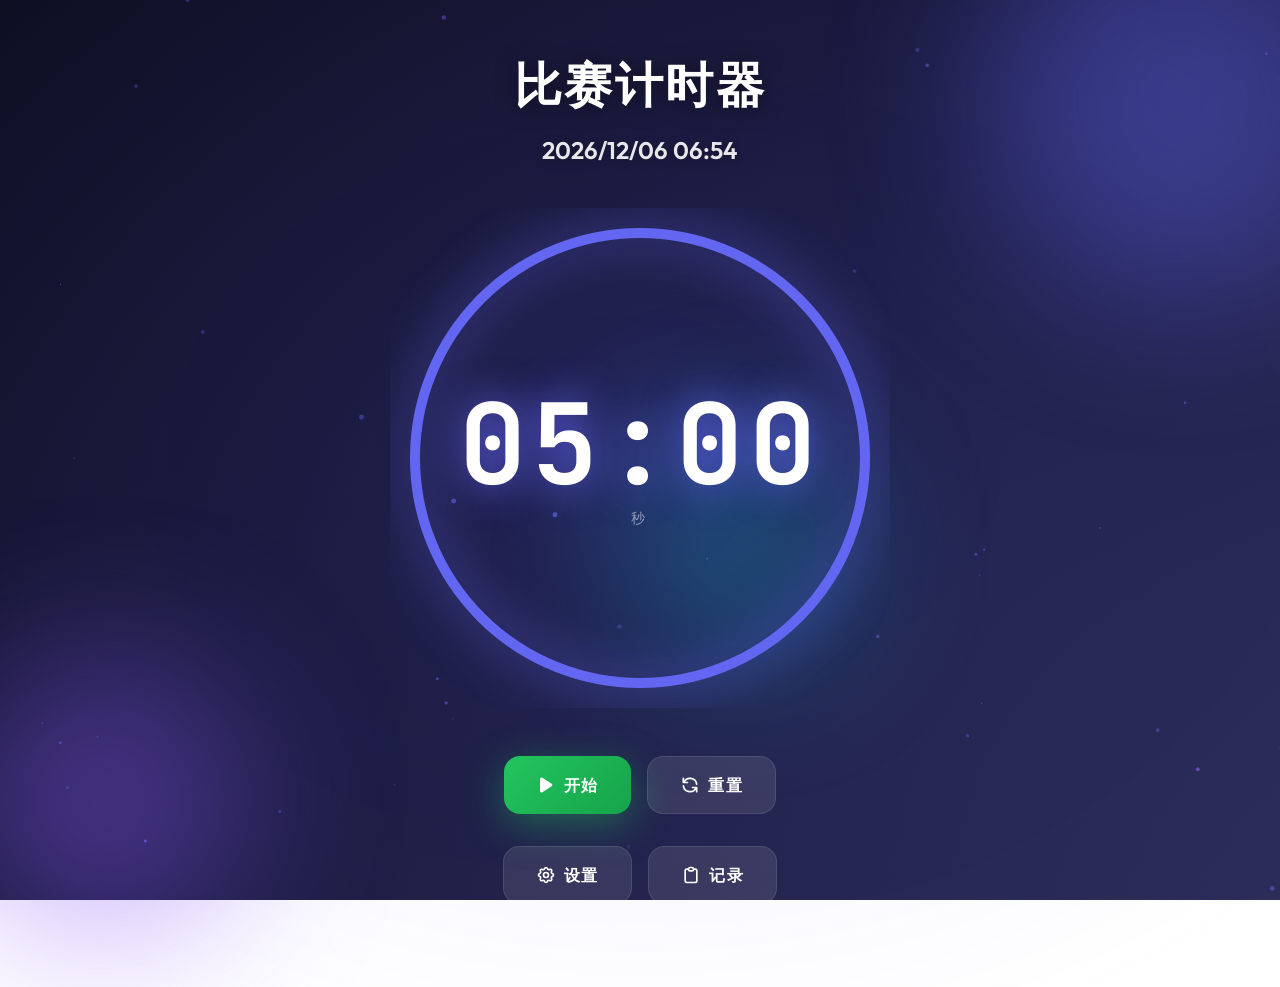
==== web/index.html @ 2681fb68 "feat(计时器): 添加状态持久化和点击提示功能 添加本地存储状态持久化功能，支持恢复中断的计时器 添加点击提示功能，解决浏览器自动播放限制问题 优化计时器状态显示逻辑，支持详细模式切换" ====
<!DOCTYPE html>
<html lang="zh-CN">
<head>
    <meta charset="UTF-8">
    <meta name="viewport" content="width=device-width, initial-scale=1.0">
    <title>WebTimer - 比赛计时器</title>
    <link rel="stylesheet" href="lib/tailwind.min.css">
    <link rel="stylesheet" href="lib/fonts.css">
    <style>
        :root {
            --theme-color: #6366f1;
            --theme-color-dark: #4f46e5;
            --bg-gradient-1: #0f0f23;
            --bg-gradient-2: #1a1a3e;
            --bg-gradient-3: #2d2d5a;
        }

        * {
            margin: 0;
            padding: 0;
            box-sizing: border-box;
        }

        body {
            font-family: 'Outfit', sans-serif;
            min-height: 100vh;
            background: linear-gradient(135deg, var(--bg-gradient-1) 0%, var(--bg-gradient-2) 50%, var(--bg-gradient-3) 100%);
            background-attachment: fixed;
            overflow-x: hidden;
            display: flex;
            align-items: center;
            justify-content: center;
        }

        .bg-mesh {
            position: fixed;
            top: 0;
            left: 0;
            width: 100%;
            height: 100%;
            pointer-events: none;
            z-index: 0;
        }

        .bg-mesh::before {
            content: '';
            position: absolute;
            top: -50%;
            left: -50%;
            width: 200%;
            height: 200%;
            background: radial-gradient(ellipse at center, rgba(99, 102, 241, 0.1) 0%, transparent 50%);
            animation: meshMove 20s ease-in-out infinite;
        }

        @keyframes meshMove {
            0%, 100% { transform: translate(0, 0) rotate(0deg); }
            50% { transform: translate(-5%, -5%) rotate(5deg); }
        }

        .orb {
            position: fixed;
            border-radius: 50%;
            filter: blur(80px);
            opacity: 0.4;
            pointer-events: none;
            z-index: 0;
        }

        #particles {
            position: fixed;
            top: 0;
            left: 0;
            width: 100%;
            height: 100%;
            pointer-events: none;
            z-index: 1;
        }

        .orb-1 {
            width: 400px;
            height: 400px;
            background: var(--theme-color);
            top: -100px;
            right: -100px;
            animation: float1 15s ease-in-out infinite;
        }

        .orb-2 {
            width: 300px;
            height: 300px;
            background: #8b5cf6;
            bottom: -50px;
            left: -50px;
            animation: float2 18s ease-in-out infinite;
        }

        .orb-3 {
            width: 200px;
            height: 200px;
            background: #06b6d4;
            top: 50%;
            left: 50%;
            animation: float3 12s ease-in-out infinite;
        }

        @keyframes float1 {
            0%, 100% { transform: translate(0, 0); }
            50% { transform: translate(-30px, 30px); }
        }

        @keyframes float2 {
            0%, 100% { transform: translate(0, 0); }
            50% { transform: translate(20px, -20px); }
        }

        @keyframes float3 {
            0%, 100% { transform: translate(-50%, -50%); }
            50% { transform: translate(-50%, -60%); }
        }

        .container {
            position: relative;
            z-index: 10;
            width: 100%;
            max-width: 1000px;
            padding: 2rem;
        }

        @media (min-width: 1024px) {
            .container {
                max-width: 1200px;
                padding: 3rem;
            }
        }

        .timer-display {
            position: relative;
            display: flex;
            justify-content: center;
            align-items: center;
            margin-bottom: 3rem;
        }

        .timer-ring {
            position: relative;
            width: 320px;
            height: 320px;
        }

        @media (min-width: 640px) {
            .timer-ring {
                width: 400px;
                height: 400px;
            }
        }

        @media (min-width: 1024px) {
            .timer-ring {
                width: 500px;
                height: 500px;
            }
        }

        .timer-ring svg {
            transform: rotate(-90deg);
            width: 100%;
            height: 100%;
        }

        .timer-ring-bg {
            fill: none;
            stroke: rgba(255, 255, 255, 0.05);
            stroke-width: 8;
        }

        .timer-ring-progress {
            fill: none;
            stroke: var(--theme-color);
            stroke-width: 8;
            stroke-linecap: round;
            filter: drop-shadow(0 0 20px var(--theme-color));
        }

        .timer-ring-glow {
            position: absolute;
            top: 50%;
            left: 50%;
            transform: translate(-50%, -50%);
            width: 280px;
            height: 280px;
            background: radial-gradient(circle, var(--theme-color) 0%, transparent 70%);
            opacity: 0.1;
            border-radius: 50%;
            animation: pulseGlow 3s ease-in-out infinite;
        }

        @media (min-width: 640px) {
            .timer-ring-glow {
                width: 350px;
                height: 350px;
            }
        }

        @media (min-width: 1024px) {
            .timer-ring-glow {
                width: 450px;
                height: 450px;
            }
        }

        @keyframes pulseGlow {
            0%, 100% { opacity: 0.1; transform: translate(-50%, -50%) scale(1); }
            50% { opacity: 0.2; transform: translate(-50%, -50%) scale(1.1); }
        }

        .timer-content {
            position: absolute;
            top: 50%;
            left: 50%;
            transform: translate(-50%, -50%);
            text-align: center;
        }

        .timer-time {
            font-family: 'JetBrains Mono', monospace;
            font-size: 3.5rem;
            font-weight: 700;
            color: #fff;
            letter-spacing: 0.05em;
            text-shadow: 0 0 40px var(--theme-color);
            line-height: 1;
        }

        @media (min-width: 640px) {
            .timer-time {
                font-size: 5rem;
            }
        }

        @media (min-width: 1024px) {
            .timer-time {
                font-size: 7rem;
            }
        }

        .timer-unit {
            font-size: 0.875rem;
            color: rgba(255, 255, 255, 0.5);
            text-transform: uppercase;
            letter-spacing: 0.3em;
            margin-top: 0.5rem;
        }

        .controls {
            display: flex;
            justify-content: center;
            gap: 1rem;
            margin-bottom: 2rem;
            flex-wrap: wrap;
        }

        .btn {
            position: relative;
            display: inline-flex;
            align-items: center;
            justify-content: center;
            gap: 0.5rem;
            padding: 1rem 2rem;
            font-family: 'Outfit', sans-serif;
            font-size: 1rem;
            font-weight: 600;
            border: none;
            border-radius: 1rem;
            cursor: pointer;
            transition: all 0.3s cubic-bezier(0.4, 0, 0.2, 1);
            text-transform: uppercase;
            letter-spacing: 0.1em;
            overflow: hidden;
        }

        .btn::before {
            content: '';
            position: absolute;
            top: 0;
            left: -100%;
            width: 100%;
            height: 100%;
            background: linear-gradient(90deg, transparent, rgba(255, 255, 255, 0.2), transparent);
            transition: left 0.5s;
        }

        .btn:hover::before {
            left: 100%;
        }

        .btn:hover {
            transform: translateY(-3px);
        }

        .btn:active {
            transform: translateY(-1px);
        }

        .btn-primary {
            background: linear-gradient(135deg, var(--theme-color), var(--theme-color-dark));
            color: white;
            box-shadow: 0 10px 40px rgba(99, 102, 241, 0.4);
        }

        .btn-primary:hover {
            box-shadow: 0 15px 50px rgba(99, 102, 241, 0.5);
        }

        .btn-secondary {
            background: rgba(255, 255, 255, 0.1);
            color: white;
            backdrop-filter: blur(10px);
            border: 1px solid rgba(255, 255, 255, 0.1);
        }

        .btn-secondary:hover {
            background: rgba(255, 255, 255, 0.15);
            border-color: rgba(255, 255, 255, 0.2);
        }

        .btn-danger {
            background: linear-gradient(135deg, #ef4444, #dc2626);
            color: white;
            box-shadow: 0 10px 40px rgba(239, 68, 68, 0.4);
        }

        .btn-warning {
            background: linear-gradient(135deg, #f59e0b, #d97706);
            color: white;
            box-shadow: 0 10px 40px rgba(245, 158, 11, 0.4);
        }

        .btn-success {
            background: linear-gradient(135deg, #22c55e, #16a34a);
            color: white;
            box-shadow: 0 10px 40px rgba(34, 197, 94, 0.4);
        }

        .btn-icon {
            width: 3.5rem;
            height: 3.5rem;
            padding: 0;
            border-radius: 50%;
        }

        .btn:disabled {
            opacity: 0.5;
            cursor: not-allowed;
            transform: none !important;
        }

        .btn:disabled::before {
            display: none;
        }

        .action-bar {
            display: flex;
            justify-content: center;
            gap: 1rem;
        }

        .status-badge {
            display: inline-flex;
            align-items: center;
            gap: 0.5rem;
            padding: 0.5rem 1rem;
            background: rgba(255, 255, 255, 0.1);
            border-radius: 2rem;
            font-size: 0.875rem;
            color: rgba(255, 255, 255, 0.7);
            backdrop-filter: blur(10px);
        }

        .status-dot {
            width: 8px;
            height: 8px;
            border-radius: 50%;
            background: #22c55e;
            animation: statusPulse 2s ease-in-out infinite;
        }

        @keyframes statusPulse {
            0%, 100% { opacity: 1; }
            50% { opacity: 0.4; }
        }

        .status-dot.running {
            background: #22c55e;
            animation: statusPulse 1s ease-in-out infinite;
        }

        .status-dot.paused {
            background: #f59e0b;
        }

        .status-dot.finished {
            background: #ef4444;
            animation: none;
        }

        .glass-panel {
            background: rgba(255, 255, 255, 0.05);
            backdrop-filter: blur(20px);
            border: 1px solid rgba(255, 255, 255, 0.1);
            border-radius: 1.5rem;
            overflow: hidden;
        }

        .panel-header {
            display: flex;
            justify-content: space-between;
            align-items: center;
            padding: 1.25rem 1.5rem;
            background: rgba(0, 0, 0, 0.2);
            border-bottom: 1px solid rgba(255, 255, 255, 0.05);
        }

        .panel-title {
            font-size: 1.125rem;
            font-weight: 600;
            color: white;
        }

        .panel-close {
            width: 2rem;
            height: 2rem;
            display: flex;
            align-items: center;
            justify-content: center;
            border-radius: 0.5rem;
            color: rgba(255, 255, 255, 0.5);
            cursor: pointer;
            transition: all 0.2s;
        }

        .panel-close:hover {
            background: rgba(255, 255, 255, 0.1);
            color: white;
        }

        .panel-body {
            padding: 1.5rem;
        }

        .form-group {
            margin-bottom: 1.5rem;
        }

        .form-label {
            display: block;
            font-size: 0.875rem;
            font-weight: 500;
            color: rgba(255, 255, 255, 0.6);
            margin-bottom: 0.5rem;
        }

        .form-input {
            width: 100%;
            padding: 0.875rem 1rem;
            background: rgba(0, 0, 0, 0.3);
            border: 1px solid rgba(255, 255, 255, 0.1);
            border-radius: 0.75rem;
            color: white;
            font-family: 'Outfit', sans-serif;
            font-size: 1rem;
            transition: all 0.2s;
        }

        .form-input:focus {
            outline: none;
            border-color: var(--theme-color);
            box-shadow: 0 0 0 3px rgba(99, 102, 241, 0.2);
        }

        .form-input::placeholder {
            color: rgba(255, 255, 255, 0.3);
        }

        .form-select {
            appearance: none;
            background-image: url("data:image/svg+xml,%3Csvg xmlns='http://www.w3.org/2000/svg' fill='none' viewBox='0 0 24 24' stroke='white'%3E%3Cpath stroke-linecap='round' stroke-linejoin='round' stroke-width='2' d='M19 9l-7 7-7-7'%3E%3C/path%3E%3C/svg%3E");
            background-repeat: no-repeat;
            background-position: right 1rem center;
            background-size: 1rem;
            padding-right: 3rem;
        }

        .color-picker {
            display: flex;
            gap: 0.75rem;
            flex-wrap: wrap;
        }

        .color-option {
            width: 2.5rem;
            height: 2.5rem;
            border-radius: 50%;
            cursor: pointer;
            transition: all 0.2s;
            border: 3px solid transparent;
            position: relative;
        }

        .color-option:hover {
            transform: scale(1.15);
        }

        .color-option.selected {
            border-color: white;
            box-shadow: 0 0 20px currentColor;
        }

        .color-option.selected::after {
            content: '';
            position: absolute;
            top: 50%;
            left: 50%;
            transform: translate(-50%, -50%);
            width: 0.75rem;
            height: 0.75rem;
            background: white;
            border-radius: 50%;
        }

        .toggle-group {
            display: flex;
            align-items: center;
            gap: 0.75rem;
        }

        .toggle {
            position: relative;
            width: 3rem;
            height: 1.75rem;
            background: rgba(255, 255, 255, 0.1);
            border-radius: 1rem;
            cursor: pointer;
            transition: all 0.3s;
        }

        .toggle.active {
            background: var(--theme-color);
        }

        .toggle::after {
            content: '';
            position: absolute;
            top: 0.25rem;
            left: 0.25rem;
            width: 1.25rem;
            height: 1.25rem;
            background: white;
            border-radius: 50%;
            transition: all 0.3s;
        }

        .toggle.active::after {
            left: 1.5rem;
        }

        .file-upload {
            position: relative;
            display: flex;
            flex-direction: column;
            align-items: center;
            justify-content: center;
            padding: 2rem;
            background: rgba(0, 0, 0, 0.2);
            border: 2px dashed rgba(255, 255, 255, 0.1);
            border-radius: 1rem;
            cursor: pointer;
            transition: all 0.2s;
            overflow: hidden;
        }

        .file-upload:hover {
            border-color: var(--theme-color);
            background: rgba(99, 102, 241, 0.1);
        }

        .file-upload input {
            position: absolute !important;
            top: 0 !important;
            left: 0 !important;
            width: 100% !important;
            height: 100% !important;
            opacity: 0 !important;
            cursor: pointer !important;
            z-index: 1 !important;
        }

        input[type="range"] {
            -webkit-appearance: none;
            appearance: none;
            height: 6px;
            background: rgba(255, 255, 255, 0.1);
            border-radius: 3px;
            outline: none;
        }

        input[type="range"]::-webkit-slider-thumb {
            -webkit-appearance: none;
            appearance: none;
            width: 18px;
            height: 18px;
            background: var(--theme-color);
            border-radius: 50%;
            cursor: pointer;
            transition: transform 0.2s;
        }

        input[type="range"]::-webkit-slider-thumb:hover {
            transform: scale(1.2);
        }

        .file-upload-icon {
            width: 3rem;
            height: 3rem;
            color: rgba(255, 255, 255, 0.3);
            margin-bottom: 0.5rem;
        }

        .file-upload-text {
            font-size: 0.875rem;
            color: rgba(255, 255, 255, 0.5);
        }

        .file-preview {
            position: relative;
            margin-top: 1rem;
            border-radius: 0.75rem;
            overflow: hidden;
        }

        .file-preview img {
            width: 100%;
            height: 120px;
            object-fit: cover;
        }

        .file-preview-audio {
            display: flex;
            align-items: center;
            gap: 0.75rem;
            padding: 1rem;
            background: rgba(0, 0, 0, 0.2);
            border-radius: 0.75rem;
        }

        .file-preview-remove {
            position: absolute;
            top: 0.5rem;
            right: 0.5rem;
            width: 1.5rem;
            height: 1.5rem;
            display: flex;
            align-items: center;
            justify-content: center;
            background: rgba(239, 68, 68, 0.9);
            border-radius: 50%;
            color: white;
            cursor: pointer;
            font-size: 0.75rem;
        }

        .modal-overlay {
            position: fixed;
            top: 0;
            left: 0;
            width: 100%;
            height: 100%;
            background: rgba(0, 0, 0, 0.7);
            backdrop-filter: blur(8px);
            display: flex;
            align-items: center;
            justify-content: center;
            z-index: 100;
            opacity: 0;
            visibility: hidden;
            transition: all 0.3s;
            padding: 1rem;
        }

        .modal-overlay.active {
            opacity: 1;
            visibility: visible;
        }

        .modal-content {
            width: 100%;
            max-width: 480px;
            max-height: 90vh;
            overflow-y: auto;
            transform: scale(0.95) translateY(20px);
            transition: all 0.3s cubic-bezier(0.4, 0, 0.2, 1);
        }

        .modal-overlay.active .modal-content {
            transform: scale(1) translateY(0);
        }

        .record-list {
            max-height: 400px;
            overflow-y: auto;
        }

        .record-item {
            display: flex;
            justify-content: space-between;
            align-items: center;
            padding: 1rem;
            background: rgba(0, 0, 0, 0.2);
            border-radius: 0.75rem;
            margin-bottom: 0.75rem;
            cursor: pointer;
            transition: all 0.2s;
            border: 1px solid transparent;
        }

        .record-item:hover {
            background: rgba(0, 0, 0, 0.3);
            border-color: rgba(255, 255, 255, 0.1);
        }

        .record-info {
            flex: 1;
        }

        .record-name {
            font-weight: 600;
            color: white;
            margin-bottom: 0.25rem;
        }

        .record-date {
            font-size: 0.75rem;
            color: rgba(255, 255, 255, 0.4);
        }

        .record-duration {
            font-family: 'JetBrains Mono', monospace;
            font-size: 1rem;
            color: var(--theme-color);
        }

        .record-status {
            font-size: 0.75rem;
            padding: 0.25rem 0.5rem;
            border-radius: 0.25rem;
            margin-left: 0.5rem;
        }

        .record-status.completed {
            background: rgba(34, 197, 94, 0.2);
            color: #22c55e;
        }

        .record-status.paused {
            background: rgba(245, 158, 11, 0.2);
            color: #f59e0b;
        }

        .empty-state {
            text-align: center;
            padding: 3rem 1rem;
            color: rgba(255, 255, 255, 0.4);
        }

        .empty-state-icon {
            width: 4rem;
            height: 4rem;
            margin: 0 auto 1rem;
            opacity: 0.3;
        }

        .detail-grid {
            display: grid;
            grid-template-columns: repeat(2, 1fr);
            gap: 1rem;
        }

        .detail-item {
            background: rgba(0, 0, 0, 0.2);
            padding: 1rem;
            border-radius: 0.75rem;
        }

        .detail-label {
            font-size: 0.75rem;
            color: rgba(255, 255, 255, 0.4);
            text-transform: uppercase;
            letter-spacing: 0.1em;
            margin-bottom: 0.25rem;
        }

        .detail-value {
            font-size: 1rem;
            color: white;
            font-weight: 500;
        }

        .detail-value.mono {
            font-family: 'JetBrains Mono', monospace;
            color: var(--theme-color);
        }

        .detail-full {
            grid-column: span 2;
        }

        .timestamp-list {
            background: rgba(0, 0, 0, 0.2);
            padding: 1rem;
            border-radius: 0.75rem;
        }

        .timestamp-item {
            display: flex;
            align-items: center;
            gap: 0.75rem;
            padding: 0.5rem 0;
            border-bottom: 1px solid rgba(255, 255, 255, 0.05);
        }

        .timestamp-item:last-child {
            border-bottom: none;
        }

        .timestamp-icon {
            width: 1.5rem;
            height: 1.5rem;
            border-radius: 50%;
            display: flex;
            align-items: center;
            justify-content: center;
            font-size: 0.6rem;
        }

        .timestamp-icon.start { background: rgba(34, 197, 94, 0.2); color: #22c55e; }
        .timestamp-icon.pause { background: rgba(245, 158, 11, 0.2); color: #f59e0b; }
        .timestamp-icon.resume { background: rgba(59, 130, 246, 0.2); color: #3b82f6; }
        .timestamp-icon.end { background: rgba(239, 68, 68, 0.2); color: #ef4444; }

        .timestamp-text {
            flex: 1;
            font-size: 0.875rem;
            color: rgba(255, 255, 255, 0.7);
        }

        .timestamp-time {
            font-family: 'JetBrains Mono', monospace;
            font-size: 0.75rem;
            color: rgba(255, 255, 255, 0.4);
        }

        .btn-group {
            display: flex;
            gap: 0.75rem;
            margin-top: 1.5rem;
        }

        .btn-group .btn {
            flex: 1;
        }

        ::-webkit-scrollbar {
            width: 6px;
        }

        ::-webkit-scrollbar-track {
            background: transparent;
        }

        ::-webkit-scrollbar-thumb {
            background: rgba(255, 255, 255, 0.1);
            border-radius: 3px;
        }

        ::-webkit-scrollbar-thumb:hover {
            background: rgba(255, 255, 255, 0.2);
        }

        @keyframes fadeInUp {
            from {
                opacity: 0;
                transform: translateY(20px);
            }
            to {
                opacity: 1;
                transform: translateY(0);
            }
        }

        .animate-in {
            animation: fadeInUp 0.5s ease forwards;
        }

        .delay-1 { animation-delay: 0.1s; }
        .delay-2 { animation-delay: 0.2s; }
        .delay-3 { animation-delay: 0.3s; }

        .running .timer-time {
            animation: timePulse 1s ease-in-out infinite;
        }

        @keyframes timePulse {
            0%, 100% { text-shadow: 0 0 40px var(--theme-color); }
            50% { text-shadow: 0 0 60px var(--theme-color), 0 0 80px var(--theme-color); }
        }

        .header-section {
            text-align: center;
            margin-bottom: 2rem;
        }

        .header-top {
            display: flex;
            flex-direction: column;
            align-items: center;
        }

        .current-time {
            font-size: 1.125rem;
            font-weight: 600;
            color: rgba(255, 255, 255, 0.9);
            margin-bottom: 0.5rem;
            font-family: 'Outfit', sans-serif;
            text-shadow: 0 2px 10px rgba(0, 0, 0, 0.3);
        }

        @media (min-width: 1024px) {
            .current-time {
                font-size: 1.5rem;
            }
        }

        .header-title {
            font-size: 2rem;
            font-weight: 800;
            color: white;
            margin-bottom: 0.75rem;
            text-shadow: 0 2px 20px rgba(0, 0, 0, 0.5);
            letter-spacing: 0.05em;
        }

        @media (min-width: 1024px) {
            .header-title {
                font-size: 3rem;
            }
        }

        .mode-toggle {
            display: flex;
            gap: 0;
            background: rgba(0, 0, 0, 0.3);
            border-radius: 0.75rem;
            padding: 0.25rem;
        }

        .mode-btn {
            flex: 1;
            padding: 0.75rem 1rem;
            border: none;
            background: transparent;
            color: rgba(255, 255, 255, 0.6);
            font-family: 'Outfit', sans-serif;
            font-size: 0.875rem;
            font-weight: 500;
            cursor: pointer;
            border-radius: 0.5rem;
            transition: all 0.2s;
        }

        .mode-btn:hover {
            color: white;
        }

        .mode-btn.active {
            background: var(--theme-color);
            color: white;
        }

        .detailed-layout {
            display: none;
        }

        .detailed-layout.active {
            display: block;
        }

        .simple-layout.hidden {
            display: none;
        }

        .detailed-container {
            display: grid;
            grid-template-columns: 1fr;
            gap: 2rem;
            width: 100%;
            max-width: 1200px;
            margin: 0 auto;
            align-items: stretch;
        }

        @media (min-width: 1024px) {
            .detailed-container {
                grid-template-columns: 320px 1fr;
            }
        }

        .detailed-header {
            grid-column: 1 / -1;
            text-align: center;
            padding: 1rem 0;
        }

        .detailed-left {
            display: flex;
            flex-direction: column;
            gap: 1.5rem;
            padding-top: 2rem;
            justify-content: space-between;
            min-height: 500px;
        }

        .detailed-card {
            background: rgba(255, 255, 255, 0.05);
            border: 1px solid rgba(255, 255, 255, 0.1);
            border-radius: 1.5rem;
            padding: 1.5rem;
        }

        .detailed-card-title {
            font-size: 0.75rem;
            font-weight: 600;
            color: rgba(255, 255, 255, 0.5);
            text-transform: uppercase;
            letter-spacing: 0.15em;
            margin-bottom: 1rem;
        }

        .datetime-display {
            text-align: center;
        }

        .current-date {
            font-size: 1.25rem;
            font-weight: 600;
            color: white;
            margin-bottom: 0.5rem;
        }

        .current-time-large {
            font-family: 'JetBrains Mono', monospace;
            font-size: 3rem;
            font-weight: 700;
            color: var(--theme-color);
            text-shadow: 0 0 30px var(--theme-color);
        }

        .countdown-range {
            display: flex;
            flex-direction: column;
            gap: 0.75rem;
        }

        .range-item {
            display: flex;
            justify-content: space-between;
            align-items: center;
        }

        .range-label {
            font-size: 0.875rem;
            color: rgba(255, 255, 255, 0.6);
        }

        .range-value {
            font-family: 'JetBrains Mono', monospace;
            font-size: 1rem;
            color: white;
            font-weight: 500;
        }

        .analog-clock {
            position: relative;
            width: 200px;
            height: 200px;
            margin: 0 auto;
            border-radius: 50%;
            background: rgba(0, 0, 0, 0.3);
            border: 3px solid rgba(255, 255, 255, 0.1);
        }

        .clock-center {
            position: absolute;
            top: 50%;
            left: 50%;
            transform: translate(-50%, -50%);
            width: 12px;
            height: 12px;
            background: var(--theme-color);
            border-radius: 50%;
            z-index: 3;
        }

        .clock-hand {
            position: absolute;
            bottom: 50%;
            left: 50%;
            transform-origin: bottom center;
            border-radius: 4px;
        }

        .clock-hand.hour {
            width: 4px;
            height: 56px;
            background: rgba(255, 255, 255, 0.8);
            margin-left: -2px;
            z-index: 2;
        }

        .clock-hand.minute {
            width: 3px;
            height: 78px;
            background: rgba(255, 255, 255, 0.6);
            margin-left: -1.5px;
            z-index: 1;
        }

        .clock-hand.second {
            width: 2px;
            height: 89px;
            background: var(--theme-color);
            margin-left: -1px;
            z-index: 4;
        }

        .clock-markers {
            position: absolute;
            top: 0;
            left: 0;
            width: 100%;
            height: 100%;
        }

        .clock-marker {
            position: absolute;
            width: 2px;
            height: 8px;
            background: rgba(255, 255, 255, 0.3);
            top: 8px;
            left: 50%;
            margin-left: -1px;
            transform-origin: center 92px;
        }

        .clock-marker.major {
            width: 3px;
            height: 12px;
            background: rgba(255, 255, 255, 0.5);
            margin-left: -1.5px;
        }

        .detailed-right {
            display: flex;
            flex-direction: column;
            align-items: center;
            justify-content: center;
            min-height: 500px;
        }

        .click-hint {
            position: fixed;
            bottom: 2rem;
            left: 50%;
            transform: translateX(-50%);
            background: rgba(99, 102, 241, 0.9);
            color: white;
            padding: 0.75rem 1.5rem;
            border-radius: 2rem;
            font-size: 0.875rem;
            z-index: 9999;
            animation: pulse 2s infinite;
        }

        @keyframes pulse {
            0%, 100% { opacity: 1; }
            50% { opacity: 0.6; }
        }
    </style>
</head>
<body>
    <canvas id="particles"></canvas>
    <div class="bg-mesh"></div>
    <div class="orb orb-1"></div>
    <div class="orb orb-2"></div>
    <div class="orb orb-3"></div>
    <div id="clickHint" class="click-hint" style="display: none;">点击页面以启用提示音</div>

    <div class="simple-layout" id="simpleLayout">
        <div class="container">
            <div class="header-section animate-in">
                <div class="header-top">
                    <h1 class="header-title" id="eventNameDisplay">比赛计时器</h1>
                    <div class="current-time" id="currentTime"></div>
                </div>
            </div>

            <div class="timer-display animate-in delay-1">
                <div class="timer-ring">
                    <div class="timer-ring-glow"></div>
                    <svg viewBox="0 0 400 400">
                        <defs>
                            <linearGradient id="gradient" x1="0%" y1="0%" x2="100%" y2="100%">
                                <stop offset="0%" stop-color="var(--theme-color)" />
                                <stop offset="100%" stop-color="var(--theme-color-dark)" />
                            </linearGradient>
                        </defs>
                        <circle class="timer-ring-bg" cx="200" cy="200" r="180" />
                        <circle class="timer-ring-progress" cx="200" cy="200" r="180" id="progressRing" stroke-dasharray="1130.97" />
                    </svg>
                    <div class="timer-content">
                        <div class="timer-time" id="timerDisplay">00:00</div>
                        <div class="timer-unit" id="timerUnit">秒</div>
                    </div>
                </div>
            </div>

            <div class="controls animate-in delay-2" id="mainControls">
                <button class="btn btn-success" id="startBtn" onclick="startTimer()">
                    <svg width="20" height="20" fill="currentColor" viewBox="0 0 20 20"><path d="M6.3 2.841A1.5 1.5 0 004 4.11V15.89a1.5 1.5 0 002.3 1.269l9.344-5.89a1.5 1.5 0 000-2.538L6.3 2.84z"/></svg>
                    开始
                </button>
                <button class="btn btn-warning" id="pauseBtn" onclick="pauseTimer()" style="display: none;">
                    <svg width="20" height="20" fill="currentColor" viewBox="0 0 20 20"><path d="M5.75 3a.75.75 0 00-.75.75v12.5c0 .414.336.75.75.75h1.5a.75.75 0 00.75-.75V3.75A.75.75 0 007.25 3h-1.5zM12.75 3a.75.75 0 00-.75.75v12.5c0 .414.336.75.75.75h1.5a.75.75 0 00.75-.75V3.75a.75.75 0 00-.75-.75h-1.5z"/></svg>
                    暂停
                </button>
                <button class="btn btn-primary" id="resumeBtn" onclick="resumeTimer()" style="display: none;">
                    <svg width="20" height="20" fill="currentColor" viewBox="0 0 20 20"><path d="M6.3 2.841A1.5 1.5 0 004 4.11V15.89a1.5 1.5 0 002.3 1.269l9.344-5.89a1.5 1.5 0 000-2.538L6.3 2.84z"/></svg>
                    继续
                </button>
                <button class="btn btn-danger" id="stopBtn" onclick="stopTimer()" style="display: none;">
                    <svg width="20" height="20" fill="currentColor" viewBox="0 0 20 20"><path d="M5.75 7.5a.75.75 0 00-1.5 0v5a.75.75 0 001.5 0v-5zM10 7.5a.75.75 0 00-1.5 0v5a.75.75 0 001.5 0v-5zM14.25 7.5a.75.75 0 00-1.5 0v5a.75.75 0 001.5 0v-5z"/></svg>
                    结束
                </button>
                <button class="btn btn-secondary" id="resetBtn" onclick="resetTimer()">
                    <svg width="20" height="20" fill="none" stroke="currentColor" viewBox="0 0 24 24"><path stroke-linecap="round" stroke-linejoin="round" stroke-width="2" d="M4 4v5h.582m15.356 2A8.001 8.001 0 004.582 9m0 0H9m11 11v-5h-.581m0 0a8.003 8.003 0 01-15.357-2m15.357 2H15"/></svg>
                    重置
                </button>
            </div>

            <div class="action-bar animate-in delay-3">
                <button class="btn btn-secondary" onclick="toggleSettings()">
                    <svg width="20" height="20" fill="none" stroke="currentColor" viewBox="0 0 24 24"><path stroke-linecap="round" stroke-linejoin="round" stroke-width="2" d="M10.325 4.317c.426-1.756 2.924-1.756 3.35 0a1.724 1.724 0 002.573 1.066c1.543-.94 3.31.826 2.37 2.37a1.724 1.724 0 001.065 2.572c1.756.426 1.756 2.924 0 3.35a1.724 1.724 0 00-1.066 2.573c.94 1.543-.826 3.31-2.37 2.37a1.724 1.724 0 00-2.572 1.065c-.426 1.756-2.924 1.756-3.35 0a1.724 1.724 0 00-2.573-1.066c-1.543.94-3.31-.826-2.37-2.37a1.724 1.724 0 00-1.065-2.572c-1.756-.426-1.756-2.924 0-3.35a1.724 1.724 0 001.066-2.573c-.94-1.543.826-3.31 2.37-2.37.996.608 2.296.07 2.572-1.065z"/><path stroke-linecap="round" stroke-linejoin="round" stroke-width="2" d="M15 12a3 3 0 11-6 0 3 3 0 016 0z"/></svg>
                    设置
                </button>
                <button class="btn btn-secondary" onclick="toggleRecords()">
                    <svg width="20" height="20" fill="none" stroke="currentColor" viewBox="0 0 24 24"><path stroke-linecap="round" stroke-linejoin="round" stroke-width="2" d="M9 5H7a2 2 0 00-2 2v12a2 2 0 002 2h10a2 2 0 002-2V7a2 2 0 00-2-2h-2M9 5a2 2 0 002 2h2a2 2 0 002-2M9 5a2 2 0 012-2h2a2 2 0 012 2"/></svg>
                    记录
                </button>
            </div>

            <div class="text-center mt-4">
                <div class="status-badge inline-flex" id="statusBadge" style="display: none;">
                    <span class="status-dot" id="statusDot"></span>
                    <span id="statusText">进行中</span>
                </div>
                <div class="keyboard-hints" style="margin-top: 1rem; font-size: 0.75rem; color: rgba(255, 255, 255, 0.4);">
                    <span style="margin-right: 1rem;"><kbd style="padding: 0.2rem 0.5rem; background: rgba(255,255,255,0.1); border-radius: 0.25rem; margin-right: 0.25rem;">空格</kbd> 开始/暂停/继续</span>
                    <span><kbd style="padding: 0.2rem 0.5rem; background: rgba(255,255,255,0.1); border-radius: 0.25rem; margin-right: 0.25rem;">R</kbd> 重置</span>
                </div>
            </div>
        </div>
    </div>

    <div class="detailed-layout" id="detailedLayout">
        <div class="detailed-container">
            <div class="detailed-header">
                <h1 class="header-title" id="eventNameDisplayDetailed">比赛计时器</h1>
            </div>

            <div class="detailed-left">
                <div class="detailed-card">
                    <div class="detailed-card-title">当前时间</div>
                    <div class="datetime-display">
                        <div class="current-date" id="detailedDate"></div>
                        <div class="current-time-large" id="detailedTime"></div>
                    </div>
                    <div class="analog-clock" id="analogClock" style="margin-top: 1.5rem;">
                        <div class="clock-markers" id="clockMarkers"></div>
                        <div class="clock-hand hour" id="clockHour"></div>
                        <div class="clock-hand minute" id="clockMinute"></div>
                        <div class="clock-hand second" id="clockSecond"></div>
                        <div class="clock-center"></div>
                    </div>
                </div>

                <div class="detailed-card">
                    <div class="detailed-card-title">比赛时间区间</div>
                    <div class="countdown-range">
                        <div class="range-item">
                            <span class="range-label">开始时间</span>
                            <span class="range-value" id="rangeStart">--:--</span>
                        </div>
                        <div class="range-item">
                            <span class="range-label">结束时间</span>
                            <span class="range-value" id="rangeEnd">--:--</span>
                        </div>
                        <div class="range-item">
                            <span class="range-label">总时长</span>
                            <span class="range-value" id="rangeDuration">00:00</span>
                        </div>
                    </div>
                </div>
            </div>

            <div class="detailed-right">
                <div class="timer-display">
                    <div class="timer-ring">
                        <div class="timer-ring-glow"></div>
                        <svg viewBox="0 0 400 400">
                            <defs>
                                <linearGradient id="gradientDetailed" x1="0%" y1="0%" x2="100%" y2="100%">
                                    <stop offset="0%" stop-color="var(--theme-color)" />
                                    <stop offset="100%" stop-color="var(--theme-color-dark)" />
                                </linearGradient>
                            </defs>
                            <circle class="timer-ring-bg" cx="200" cy="200" r="180" />
                            <circle class="timer-ring-progress" cx="200" cy="200" r="180" id="progressRingDetailed" stroke-dasharray="1130.97" />
                        </svg>
                        <div class="timer-content">
                            <div class="timer-time" id="timerDisplayDetailed">00:00</div>
                            <div class="timer-unit" id="timerUnitDetailed">秒</div>
                        </div>
                    </div>
                </div>

                <div class="controls" id="detailedControls">
                    <button class="btn btn-success" id="startBtnDetailed" onclick="startTimer()">
                        <svg width="20" height="20" fill="currentColor" viewBox="0 0 20 20"><path d="M6.3 2.841A1.5 1.5 0 004 4.11V15.89a1.5 1.5 0 002.3 1.269l9.344-5.89a1.5 1.5 0 000-2.538L6.3 2.84z"/></svg>
                        开始
                    </button>
                    <button class="btn btn-warning" id="pauseBtnDetailed" onclick="pauseTimer()" style="display: none;">
                        <svg width="20" height="20" fill="currentColor" viewBox="0 0 20 20"><path d="M5.75 3a.75.75 0 00-.75.75v12.5c0 .414.336.75.75.75h1.5a.75.75 0 00.75-.75V3.75A.75.75 0 007.25 3h-1.5zM12.75 3a.75.75 0 00-.75.75v12.5c0 .414.336.75.75.75h1.5a.75.75 0 00.75-.75V3.75a.75.75 0 00-.75-.75h-1.5z"/></svg>
                        暂停
                    </button>
                    <button class="btn btn-primary" id="resumeBtnDetailed" onclick="resumeTimer()" style="display: none;">
                        <svg width="20" height="20" fill="currentColor" viewBox="0 0 20 20"><path d="M6.3 2.841A1.5 1.5 0 004 4.11V15.89a1.5 1.5 0 002.3 1.269l9.344-5.89a1.5 1.5 0 000-2.538L6.3 2.84z"/></svg>
                        继续
                    </button>
                    <button class="btn btn-danger" id="stopBtnDetailed" onclick="stopTimer()" style="display: none;">
                        <svg width="20" height="20" fill="currentColor" viewBox="0 0 20 20"><path d="M5.75 7.5a.75.75 0 00-1.5 0v5a.75.75 0 001.5 0v-5zM10 7.5a.75.75 0 00-1.5 0v5a.75.75 0 001.5 0v-5zM14.25 7.5a.75.75 0 00-1.5 0v5a.75.75 0 001.5 0v-5z"/></svg>
                        结束
                    </button>
                    <button class="btn btn-secondary" id="resetBtnDetailed" onclick="resetTimer()">
                        <svg width="20" height="20" fill="none" stroke="currentColor" viewBox="0 0 24 24"><path stroke-linecap="round" stroke-linejoin="round" stroke-width="2" d="M4 4v5h.582m15.356 2A8.001 8.001 0 004.582 9m0 0H9m11 11v-5h-.581m0 0a8.003 8.003 0 01-15.357-2m15.357 2H15"/></svg>
                        重置
                    </button>
                </div>

                <div class="action-bar" style="margin-top: 1rem;">
                    <button class="btn btn-secondary" onclick="toggleSettings()">
                        <svg width="20" height="20" fill="none" stroke="currentColor" viewBox="0 0 24 24"><path stroke-linecap="round" stroke-linejoin="round" stroke-width="2" d="M10.325 4.317c.426-1.756 2.924-1.756 3.35 0a1.724 1.724 0 002.573 1.066c1.543-.94 3.31.826 2.37 2.37a1.724 1.724 0 001.065 2.572c1.756.426 1.756 2.924 0 3.35a1.724 1.724 0 00-1.066 2.573c.94 1.543-.826 3.31-2.37 2.37a1.724 1.724 0 00-2.572 1.065c-.426 1.756-2.924 1.756-3.35 0a1.724 1.724 0 00-2.573-1.066c-1.543.94-3.31-.826-2.37-2.37a1.724 1.724 0 00-1.065-2.572c-1.756-.426-1.756-2.924 0-3.35a1.724 1.724 0 001.066-2.573c-.94-1.543.826-3.31 2.37-2.37.996.608 2.296.07 2.572-1.065z"/><path stroke-linecap="round" stroke-linejoin="round" stroke-width="2" d="M15 12a3 3 0 11-6 0 3 3 0 016 0z"/></svg>
                        设置
                    </button>
                    <button class="btn btn-secondary" onclick="toggleRecords()">
                        <svg width="20" height="20" fill="none" stroke="currentColor" viewBox="0 0 24 24"><path stroke-linecap="round" stroke-linejoin="round" stroke-width="2" d="M9 5H7a2 2 0 00-2 2v12a2 2 0 002 2h10a2 2 0 002-2V7a2 2 0 00-2-2h-2M9 5a2 2 0 002 2h2a2 2 0 002-2M9 5a2 2 0 012-2h2a2 2 0 012 2"/></svg>
                        记录
                    </button>
                </div>

                <div class="text-center mt-4">
                    <div class="status-badge inline-flex" id="statusBadgeDetailed" style="display: none;">
                        <span class="status-dot" id="statusDotDetailed"></span>
                        <span id="statusTextDetailed">进行中</span>
                    </div>
                </div>
            </div>
        </div>
    </div>

    <div class="modal-overlay" id="settingsModal">
        <div class="modal-content glass-panel">
            <div class="panel-header">
                <h2 class="panel-title">设置</h2>
                <button class="panel-close" onclick="toggleSettings()">
                    <svg width="20" height="20" fill="none" stroke="currentColor" viewBox="0 0 24 24"><path stroke-linecap="round" stroke-linejoin="round" stroke-width="2" d="M6 18L18 6M6 6l12 12"/></svg>
                </button>
            </div>
            <div class="panel-body">
                <div class="form-group">
                    <label class="form-label">赛事名称</label>
                    <input type="text" class="form-input" id="eventNameInput" placeholder="输入赛事名称" onchange="updateConfig()">
                </div>

                <div class="form-group">
                    <label class="form-label">比赛时间</label>
                    <div style="display: flex; gap: 0.75rem; align-items: center;">
                        <input type="time" class="form-input" id="matchStartTimeInput" style="flex: 1;" onchange="updateConfig()">
                        <span style="color: rgba(255,255,255,0.5);">至</span>
                        <input type="time" class="form-input" id="matchEndTimeInput" style="flex: 1;" onchange="updateConfig()">
                    </div>
                </div>

                <div class="form-group">
                    <label class="form-label">计时时间（秒）</label>
                    <input type="number" class="form-input" id="countdownTimeInput" min="1" max="3600" value="300" onchange="updateConfig()">
                </div>

                <div class="form-group">
                    <label class="form-label">主题颜色</label>
                    <div class="color-picker">
                        <div class="color-option selected" style="background: #6366f1;" data-color="#6366f1" data-dark="#4f46e5" onclick="selectColor(this)"></div>
                        <div class="color-option" style="background: #22c55e;" data-color="#22c55e" data-dark="#16a34a" onclick="selectColor(this)"></div>
                        <div class="color-option" style="background: #ef4444;" data-color="#ef4444" data-dark="#dc2626" onclick="selectColor(this)"></div>
                        <div class="color-option" style="background: #f59e0b;" data-color="#f59e0b" data-dark="#d97706" onclick="selectColor(this)"></div>
                        <div class="color-option" style="background: #8b5cf6;" data-color="#8b5cf6" data-dark="#7c3aed" onclick="selectColor(this)"></div>
                        <div class="color-option" style="background: #ec4899;" data-color="#ec4899" data-dark="#db2777" onclick="selectColor(this)"></div>
                    </div>
                </div>

                <div class="form-group">
                    <label class="form-label">背景图片</label>
                    <div class="file-upload" id="bgUpload">
                        <input type="file" id="bgImageInput" accept="image/*" onchange="handleBgImageUpload(event)">
                        <svg class="file-upload-icon" fill="none" stroke="currentColor" viewBox="0 0 24 24"><path stroke-linecap="round" stroke-linejoin="round" stroke-width="2" d="M4 16l4.586-4.586a2 2 0 012.828 0L16 16m-2-2l1.586-1.586a2 2 0 012.828 0L20 14m-6-6h.01M6 20h12a2 2 0 002-2V6a2 2 0 00-2-2H6a2 2 0 00-2 2v12a2 2 0 002 2z"/></svg>
                        <span class="file-upload-text">点击或拖拽上传图片</span>
                    </div>
                    <div class="file-preview" id="bgImagePreview" style="display: none;">
                        <img id="bgPreviewImg" src="" alt="背景预览">
                        <button class="file-preview-remove" onclick="removeBgImage()">×</button>
                    </div>
                    <div id="bgOverlayControl" style="display: none; margin-top: 1rem;">
                        <label class="form-label">背景遮罩透明度</label>
                        <div style="display: flex; align-items: center; gap: 1rem;">
                            <input type="range" id="bgOverlayInput" min="0" max="100" value="50" style="flex: 1;" onchange="updateBgOverlay(this.value)" oninput="updateBgOverlay(this.value)">
                            <span id="bgOverlayValue" style="width: 3rem; text-align: right;">50%</span>
                        </div>
                    </div>
                </div>

                <div class="form-group">
                    <label class="form-label">提示音</label>
                    <div class="file-upload" id="soundUpload">
                        <input type="file" id="soundAlertInput" accept="audio/*" onchange="handleSoundUpload(event)">
                        <svg class="file-upload-icon" fill="none" stroke="currentColor" viewBox="0 0 24 24"><path stroke-linecap="round" stroke-linejoin="round" stroke-width="2" d="M9 19V6l12-3v13M9 19c0 1.105-1.343 2-3 2s-3-.895-3-2 1.343-2 3-2 3 .895 3 2zm12-3c0 1.105-1.343 2-3 2s-3-.895-3-2 1.343-2 3-2 3 .895 3 2zM9 10l12-3"/></svg>
                        <span class="file-upload-text">点击或拖拽上传音频</span>
                    </div>
                    <div class="file-preview-audio" id="soundAlertPreview" style="display: none;">
                        <svg width="20" height="20" fill="currentColor" viewBox="0 0 20 20"><path d="M18 3a1 1 0 00-1.197-.982l-4.5 3.261A1 1 0 0012 6v4a1 1 0 01-1 1H8a1 1 0 01-1-1V6.414a1 1 0 00-.293-.707l-3-3A1 1 0 003 3v10a4 4 0 004 4h7a4 4 0 004-4V9a1 1 0 00-1-1h-.003z"/></svg>
                        <span style="flex: 1; color: rgba(255,255,255,0.7);" id="soundAlertName">自定义提示音</span>
                        <button class="btn btn-secondary" style="padding: 0.5rem 1rem; font-size: 0.75rem;" onclick="testSound()">测试</button>
                        <button class="panel-close" onclick="removeSoundAlert()">
                            <svg width="16" height="16" fill="none" stroke="currentColor" viewBox="0 0 24 24"><path stroke-linecap="round" stroke-linejoin="round" stroke-width="2" d="M6 18L18 6M6 6l12 12"/></svg>
                        </button>
                    </div>
                </div>

                <div class="form-group">
                    <label class="form-label">界面模式</label>
                    <div class="mode-toggle">
                        <button class="mode-btn" id="modeSimple" onclick="setDisplayMode('simple')">简约</button>
                        <button class="mode-btn" id="modeDetailed" onclick="setDisplayMode('detailed')">详细</button>
                    </div>
                </div>

                <div class="form-group">
                    <div class="toggle-group">
                        <div class="toggle" id="intervalAlertToggle" onclick="toggleIntervalAlert()"></div>
                        <label class="form-label" style="margin-bottom: 0;">间隔提示音</label>
                    </div>
                    <div id="intervalAlertSettings" style="display: none; margin-top: 1rem;">
                        <div style="margin-bottom: 1rem;">
                            <label class="form-label">提示模式</label>
                            <select class="form-input form-select" id="intervalModeSelect" onchange="updateConfig()">
                                <option value="interval">固定间隔</option>
                                <option value="timepoint">时间节点</option>
                            </select>
                        </div>
                        <div id="intervalModeSettings">
                            <div style="display: flex; gap: 1rem;">
                                <div style="flex: 1;">
                                    <label class="form-label">间隔时间</label>
                                    <input type="number" class="form-input" id="intervalTimeInput" min="1" max="999" value="60" onchange="updateConfig()">
                                </div>
                                <div style="width: 120px;">
                                    <label class="form-label">单位</label>
                                    <select class="form-input form-select" id="intervalUnitSelect" onchange="updateConfig()">
                                        <option value="seconds">秒</option>
                                        <option value="minutes">分钟</option>
                                    </select>
                                </div>
                            </div>
                        </div>
                        <div id="timepointModeSettings" style="display: none;">
                            <label class="form-label">计时开始后（秒）</label>
                            <div id="timepointList"></div>
                            <button class="btn btn-secondary" style="margin-top: 0.5rem; width: 100%;" onclick="addTimePoint()">+ 添加节点</button>
                            <p style="font-size: 0.75rem; color: rgba(255,255,255,0.5); margin-top: 0.5rem;">提示：设置计时开始后多少秒播放提示音</p>
                        </div>
                    </div>
                </div>

                <button class="btn btn-primary w-full" style="margin-top: 1rem;" onclick="toggleSettings()">保存设置</button>
            </div>
        </div>
    </div>

    <div class="modal-overlay" id="recordsModal">
        <div class="modal-content glass-panel">
            <div class="panel-header">
                <h2 class="panel-title">比赛记录</h2>
                <button class="panel-close" onclick="toggleRecords()">
                    <svg width="20" height="20" fill="none" stroke="currentColor" viewBox="0 0 24 24"><path stroke-linecap="round" stroke-linejoin="round" stroke-width="2" d="M6 18L18 6M6 6l12 12"/></svg>
                </button>
            </div>
            <div class="panel-body">
                <div class="record-list" id="recordsList">
                    <div class="empty-state">
                        <svg class="empty-state-icon" fill="none" stroke="currentColor" viewBox="0 0 24 24"><path stroke-linecap="round" stroke-linejoin="round" stroke-width="2" d="M9 5H7a2 2 0 00-2 2v12a2 2 0 002 2h10a2 2 0 002-2V7a2 2 0 00-2-2h-2M9 5a2 2 0 002 2h2a2 2 0 002-2M9 5a2 2 0 012-2h2a2 2 0 012 2"/></svg>
                        <p>暂无比赛记录</p>
                    </div>
                </div>
            </div>
        </div>
    </div>

    <div class="modal-overlay" id="recordDetailModal">
        <div class="modal-content glass-panel">
            <div class="panel-header">
                <h2 class="panel-title">记录详情</h2>
                <button class="panel-close" onclick="closeRecordDetail()">
                    <svg width="20" height="20" fill="none" stroke="currentColor" viewBox="0 0 24 24"><path stroke-linecap="round" stroke-linejoin="round" stroke-width="2" d="M6 18L18 6M6 6l12 12"/></svg>
                </button>
            </div>
            <div class="panel-body" id="recordDetailContent"></div>
        </div>
    </div>

    <audio id="endSound" preload="auto"></audio>
    <audio id="intervalSound" preload="auto"></audio>

    <script>
        const CONFIG_KEY = 'webtimer_config';
        const RECORDS_KEY = 'webtimer_records';
        const STATE_KEY = 'webtimer_state';
        const CIRCUMFERENCE = 2 * Math.PI * 180;

        let config = {
            eventName: '比赛计时器',
            matchStartTime: '',
            matchEndTime: '',
            backgroundImage: '',
            backgroundOverlay: 0.5,
            soundAlert: '时间到2.mp3',
            countdownTime: 300,
            themeColor: '#6366f1',
            themeColorDark: '#4f46e5',
            displayMode: 'simple',
            intervalAlert: {
                enabled: false,
                mode: 'interval',
                interval: 60,
                unit: 'seconds',
                timePoints: [],
                timePointSounds: {}
            }
        };

        let timerState = {
            status: 'idle',
            remainingTime: 0,
            startTime: null,
            intervalId: null,
            lastIntervalAlertTime: 0,
            triggeredTimePoints: [],
            record: null
        };

        let currentRecordId = null;

        function loadConfig() {
            const saved = localStorage.getItem(CONFIG_KEY);
            if (saved) {
                config = { ...config, ...JSON.parse(saved) };
            }
            applyConfig();
        }

        function saveConfig() {
            config.updatedAt = new Date().toISOString();
            localStorage.setItem(CONFIG_KEY, JSON.stringify(config));
        }

        function saveState() {
            if (timerState.status === 'idle') {
                localStorage.removeItem(STATE_KEY);
                return;
            }
            const stateToSave = {
                status: timerState.status,
                remainingTime: timerState.remainingTime,
                record: timerState.record,
                lastIntervalAlertTime: timerState.lastIntervalAlertTime,
                triggeredTimePoints: timerState.triggeredTimePoints,
                savedAt: Date.now()
            };
            localStorage.setItem(STATE_KEY, JSON.stringify(stateToSave));
        }

        function loadState() {
            const saved = localStorage.getItem(STATE_KEY);
            if (!saved) return false;

            try {
                const state = JSON.parse(saved);
                if (state.status === 'idle') return false;

                if (state.status === 'running') {
                    const elapsed = (Date.now() - state.savedAt) / 1000;
                    timerState.remainingTime = Math.max(0, state.remainingTime - elapsed);
                    timerState.status = timerState.remainingTime <= 0 ? 'finished' : 'running';
                } else {
                    timerState.remainingTime = state.remainingTime;
                    timerState.status = state.status;
                }

                timerState.record = state.record;
                timerState.lastIntervalAlertTime = state.lastIntervalAlertTime || 0;
                timerState.triggeredTimePoints = state.triggeredTimePoints || [];
                timerState.startTime = state.savedAt - (config.countdownTime - timerState.remainingTime) * 1000;

                if (timerState.status === 'finished' && timerState.record) {
                    timerState.record.endTime = new Date().toISOString();
                    timerState.record.duration = config.countdownTime;
                    timerState.record.status = 'completed';
                    timerState.record.timestamps.push({ type: 'end', time: new Date().toISOString() });
                    saveRecord(timerState.record);
                }

                return timerState.status !== 'idle';
            } catch (e) {
                localStorage.removeItem(STATE_KEY);
                return false;
            }
        }

        function applyConfig() {
            document.getElementById('eventNameDisplay').textContent = config.eventName || '比赛计时器';
            document.getElementById('eventNameInput').value = config.eventName || '';
            document.getElementById('matchStartTimeInput').value = config.matchStartTime || '';
            document.getElementById('matchEndTimeInput').value = config.matchEndTime || '';
            document.getElementById('countdownTimeInput').value = config.countdownTime;

            if (config.matchStartTime && config.matchEndTime) {
                document.getElementById('countdownTimeInput').disabled = true;
            } else {
                document.getElementById('countdownTimeInput').disabled = false;
            }

            document.documentElement.style.setProperty('--theme-color', config.themeColor);
            document.documentElement.style.setProperty('--theme-color-dark', config.themeColorDark);

            document.querySelectorAll('.color-option').forEach(el => {
                el.classList.toggle('selected', el.dataset.color === config.themeColor);
            });

            if (config.backgroundImage) {
                const overlay = config.backgroundOverlay ?? 0.5;
                document.body.style.background = `linear-gradient(rgba(15, 15, 35, ${overlay}), rgba(15, 15, 35, ${overlay})), url(${config.backgroundImage}) center/cover no-repeat fixed`;
                document.getElementById('bgPreviewImg').src = config.backgroundImage;
                document.getElementById('bgImagePreview').style.display = 'block';
                document.getElementById('bgOverlayControl').style.display = 'block';
                document.getElementById('bgOverlayInput').value = Math.round((config.backgroundOverlay ?? 0.5) * 100);
                document.getElementById('bgOverlayValue').textContent = Math.round((config.backgroundOverlay ?? 0.5) * 100) + '%';
            } else {
                document.body.style.background = '';
                document.getElementById('bgImagePreview').style.display = 'none';
                document.getElementById('bgOverlayControl').style.display = 'none';
            }

            if (config.soundAlert) {
                document.getElementById('endSound').src = config.soundAlert;
                document.getElementById('soundAlertPreview').style.display = 'flex';
            } else {
                document.getElementById('soundAlertPreview').style.display = 'none';
            }

            const toggle = document.getElementById('intervalAlertToggle');
            if (!toggle) return;
            toggle.classList.toggle('active', config.intervalAlert.enabled);
            const settingsEl = document.getElementById('intervalAlertSettings');
            if (settingsEl) {
                settingsEl.style.display = config.intervalAlert.enabled ? 'block' : 'none';
            }
            const modeSelect = document.getElementById('intervalModeSelect');
            if (modeSelect) {
                modeSelect.value = config.intervalAlert.mode || 'interval';
            }
            const timeInput = document.getElementById('intervalTimeInput');
            if (timeInput) {
                timeInput.value = config.intervalAlert.interval;
            }
            const unitSelect = document.getElementById('intervalUnitSelect');
            if (unitSelect) {
                unitSelect.value = config.intervalAlert.unit;
            }
            const intervalModeSettings = document.getElementById('intervalModeSettings');
            if (intervalModeSettings) {
                intervalModeSettings.style.display = (config.intervalAlert.mode || 'interval') === 'interval' ? 'block' : 'none';
            }
            const timepointModeSettings = document.getElementById('timepointModeSettings');
            if (timepointModeSettings) {
                timepointModeSettings.style.display = config.intervalAlert.mode === 'timepoint' ? 'block' : 'none';
            }
            renderTimePointList();

            document.getElementById('modeSimple').classList.toggle('active', config.displayMode === 'simple');
            document.getElementById('modeDetailed').classList.toggle('active', config.displayMode === 'detailed');
            document.getElementById('simpleLayout').classList.toggle('hidden', config.displayMode === 'detailed');
            document.getElementById('detailedLayout').classList.toggle('active', config.displayMode === 'detailed');

            if (config.displayMode === 'detailed') {
                document.getElementById('eventNameDisplayDetailed').textContent = config.eventName || '比赛计时器';
                updateDetailedDisplay();
                initAnalogClock();
            }
        }

        function updateConfig() {
            config.eventName = document.getElementById('eventNameInput').value || '比赛计时器';
            config.matchStartTime = document.getElementById('matchStartTimeInput').value || '';
            config.matchEndTime = document.getElementById('matchEndTimeInput').value || '';

            if (config.matchStartTime && config.matchEndTime) {
                const [startH, startM] = config.matchStartTime.split(':').map(Number);
                const [endH, endM] = config.matchEndTime.split(':').map(Number);
                let durationMinutes = (endH * 60 + endM) - (startH * 60 + startM);
                if (durationMinutes < 0) durationMinutes += 24 * 60;
                config.countdownTime = durationMinutes * 60;
                document.getElementById('countdownTimeInput').value = config.countdownTime;
                document.getElementById('countdownTimeInput').disabled = true;
            } else {
                config.countdownTime = parseInt(document.getElementById('countdownTimeInput').value) || 300;
                document.getElementById('countdownTimeInput').disabled = false;
            }

            config.intervalAlert.enabled = document.getElementById('intervalAlertToggle').classList.contains('active');
            config.intervalAlert.mode = document.getElementById('intervalModeSelect').value;
            config.intervalAlert.interval = parseInt(document.getElementById('intervalTimeInput').value) || 60;
            config.intervalAlert.unit = document.getElementById('intervalUnitSelect').value;
            if (config.intervalAlert.timePoints) {
                config.intervalAlert.timePoints = config.intervalAlert.timePoints.filter(t => t <= config.countdownTime);
            }
            saveConfig();
            applyConfig();
            if (timerState.status === 'idle') {
                timerState.remainingTime = config.countdownTime;
                updateDisplay();
            }
        }

        function selectColor(el) {
            document.querySelectorAll('.color-option').forEach(opt => opt.classList.remove('selected'));
            el.classList.add('selected');
            config.themeColor = el.dataset.color;
            config.themeColorDark = el.dataset.dark;
            saveConfig();
            applyConfig();
        }

        function toggleIntervalAlert() {
            const toggle = document.getElementById('intervalAlertToggle');
            toggle.classList.toggle('active');
            document.getElementById('intervalAlertSettings').style.display = toggle.classList.contains('active') ? 'block' : 'none';
            if (toggle.classList.contains('active')) {
                document.getElementById('intervalModeSettings').style.display = (config.intervalAlert.mode || 'interval') === 'interval' ? 'block' : 'none';
                document.getElementById('timepointModeSettings').style.display = config.intervalAlert.mode === 'timepoint' ? 'block' : 'none';
            }
            updateConfig();
        }

        function handleBgImageUpload(event) {
            const file = event.target.files[0];
            if (!file) return;
            const reader = new FileReader();
            reader.onload = (e) => {
                config.backgroundImage = e.target.result;
                saveConfig();
                applyConfig();
            };
            reader.readAsDataURL(file);
        }

        function removeBgImage() {
            config.backgroundImage = '';
            config.backgroundOverlay = 0.5;
            saveConfig();
            applyConfig();
            document.getElementById('bgImageInput').value = '';
        }

        function updateBgOverlay(value) {
            config.backgroundOverlay = value / 100;
            document.getElementById('bgOverlayValue').textContent = value + '%';
            saveConfig();
            applyConfig();
        }

        function renderTimePointList() {
            const container = document.getElementById('timepointList');
            if (!container) return;

            while (container.firstChild) {
                container.removeChild(container.firstChild);
            }

            const timePoints = config.intervalAlert.timePoints || [];
            const timePointSounds = config.intervalAlert.timePointSounds || {};
            timePoints.sort((a, b) => a - b).forEach((time, index) => {
                const item = document.createElement('div');
                item.style.cssText = 'margin-bottom: 0.75rem;';

                const topRow = document.createElement('div');
                topRow.style.cssText = 'display: flex; align-items: center; gap: 0.5rem; margin-bottom: 0.5rem;';

                const numberInput = document.createElement('input');
                numberInput.type = 'number';
                numberInput.className = 'form-input';
                numberInput.value = time;
                numberInput.min = 1;
                numberInput.max = config.countdownTime;
                numberInput.style.cssText = 'width: 100px;';
                numberInput.onchange = () => updateTimePoint(index, numberInput.value);

                const deleteBtn = document.createElement('button');
                deleteBtn.className = 'panel-close';
                deleteBtn.style.cssText = 'padding: 0.5rem;';
                deleteBtn.onclick = () => removeTimePoint(index);
                deleteBtn.innerHTML = `<svg width="16" height="16" fill="none" stroke="currentColor" viewBox="0 0 24 24">
                    <path stroke-linecap="round" stroke-linejoin="round" stroke-width="2" d="M6 18L18 6M6 6l12 12"/>
                </svg>`;

                topRow.appendChild(numberInput);
                topRow.appendChild(deleteBtn);

                const soundWrapper = document.createElement('div');
                const hasSound = timePointSounds[time];

                if (hasSound) {
                    soundWrapper.className = 'file-preview-audio';
                    soundWrapper.style.cssText = 'display: flex; align-items: center; gap: 0.75rem; padding: 0.75rem; background: rgba(0, 0, 0, 0.2); border-radius: 0.75rem;';
                    soundWrapper.innerHTML = `
                        <svg width="20" height="20" fill="currentColor" viewBox="0 0 20 20"><path d="M18 3a1 1 0 00-1.197-.982l-4.5 3.261A1 1 0 0012 6v4a1 1 0 01-1 1H8a1 1 0 01-1-1V6.414a1 1 0 00-.293-.707l-3-3A1 1 0 003 3v10a4 4 0 004 4h7a4 4 0 004-4V9a1 1 0 00-1-1h-.003z"></path></svg>
                        <span style="flex: 1; color: rgba(255,255,255,0.7);">提示音 ${index + 1}</span>
                        <button class="btn btn-secondary" style="padding: 0.5rem 1rem; font-size: 0.75rem;" onclick="testTimePointSound(${index})">测试</button>
                        <button class="panel-close" onclick="removeTimePointSound(${index})">
                            <svg width="16" height="16" fill="none" stroke="currentColor" viewBox="0 0 24 24"><path stroke-linecap="round" stroke-linejoin="round" stroke-width="2" d="M6 18L18 6M6 6l12 12"/></svg>
                        </button>
                    `;
                } else {
                    const fileUpload = document.createElement('div');
                    fileUpload.className = 'file-upload';
                    fileUpload.style.cssText = 'padding: 1rem; position: relative;';

                    const fileInput = document.createElement('input');
                    fileInput.type = 'file';
                    fileInput.accept = 'audio/*';
                    fileInput.style.cssText = 'position: absolute; opacity: 0; width: 100%; height: 100%; cursor: pointer; top: 0; left: 0;';
                    fileInput.onchange = (e) => handleTimePointSoundUpload(index, e);

                    const uploadIcon = document.createElementNS('http://www.w3.org/2000/svg', 'svg');
                    uploadIcon.setAttribute('class', 'file-upload-icon');
                    uploadIcon.setAttribute('fill', 'none');
                    uploadIcon.setAttribute('stroke', 'currentColor');
                    uploadIcon.setAttribute('viewBox', '0 0 24 24');
                    uploadIcon.innerHTML = '<path stroke-linecap="round" stroke-linejoin="round" stroke-width="2" d="M9 19V6l12-3v13M9 19c0 1.105-1.343 2-3 2s-3-.895-3-2 1.343-2 3-2 3 .895 3 2zm12-3c0 1.105-1.343 2-3 2s-3-.895-3-2 1.343-2 3-2 3 .895 3 2zM9 10l12-3"/>';
                    uploadIcon.style.cssText = 'width: 24px; height: 24px;';

                    const uploadText = document.createElement('span');
                    uploadText.className = 'file-upload-text';
                    uploadText.textContent = '点击或拖拽上传提示音';
                    uploadText.style.cssText = 'font-size: 0.75rem; color: rgba(255,255,255,0.5);';

                    fileUpload.appendChild(fileInput);
                    fileUpload.appendChild(uploadIcon);
                    fileUpload.appendChild(uploadText);
                    soundWrapper.appendChild(fileUpload);
                }

                item.appendChild(topRow);
                item.appendChild(soundWrapper);
                container.appendChild(item);
            });
        }

        function testTimePointSound(index) {
            const time = config.intervalAlert.timePoints[index];
            const timePointSounds = config.intervalAlert.timePointSounds || {};
            if (timePointSounds[time]) {
                const sound = document.getElementById('intervalSound');
                sound.src = timePointSounds[time];
                sound.currentTime = 0;
                sound.play().catch(() => {});
            }
        }

        function removeTimePointSound(index) {
            const time = config.intervalAlert.timePoints[index];
            if (time && config.intervalAlert.timePointSounds) {
                delete config.intervalAlert.timePointSounds[time];
                saveConfig();
                renderTimePointList();
            }
        }

        function addTimePoint() {
            if (!config.intervalAlert.timePoints) {
                config.intervalAlert.timePoints = [];
            }
            const maxTime = config.countdownTime;
            const lastTime = config.intervalAlert.timePoints.length > 0
                ? Math.max(...config.intervalAlert.timePoints)
                : 0;
            const newTime = Math.min(lastTime + 60, maxTime);
            if (newTime > 0 && newTime <= maxTime) {
                config.intervalAlert.timePoints.push(newTime);
                saveConfig();
                renderTimePointList();
            }
        }

        function updateTimePoint(index, value) {
            if (!config.intervalAlert.timePoints) {
                config.intervalAlert.timePoints = [];
            }
            const oldTime = config.intervalAlert.timePoints[index];
            const time = parseInt(value) || 0;
            const clampedTime = Math.min(Math.max(1, time), config.countdownTime);
            config.intervalAlert.timePoints[index] = clampedTime;

            if (oldTime && oldTime !== clampedTime && config.intervalAlert.timePointSounds) {
                const oldSound = config.intervalAlert.timePointSounds[oldTime];
                if (oldSound) {
                    delete config.intervalAlert.timePointSounds[oldTime];
                    config.intervalAlert.timePointSounds[clampedTime] = oldSound;
                }
            }

            config.intervalAlert.timePoints.sort((a, b) => a - b);
            saveConfig();
            renderTimePointList();
        }

        function removeTimePoint(index) {
            if (!config.intervalAlert.timePoints) {
                config.intervalAlert.timePoints = [];
            }
            const removedTime = config.intervalAlert.timePoints[index];
            if (removedTime && config.intervalAlert.timePointSounds) {
                delete config.intervalAlert.timePointSounds[removedTime];
            }
            config.intervalAlert.timePoints.splice(index, 1);
            saveConfig();
            renderTimePointList();
        }

        function handleSoundUpload(event) {
            const file = event.target.files[0];
            if (!file) return;
            const reader = new FileReader();
            reader.onload = (e) => {
                config.soundAlert = e.target.result;
                saveConfig();
                applyConfig();
            };
            reader.readAsDataURL(file);
        }

        function handleTimePointSoundUpload(index, event) {
            const file = event.target.files[0];
            if (!file) return;
            const reader = new FileReader();
            reader.onload = (e) => {
                const time = config.intervalAlert.timePoints[index];
                if (!config.intervalAlert.timePointSounds) {
                    config.intervalAlert.timePointSounds = {};
                }
                config.intervalAlert.timePointSounds[time] = e.target.result;
                saveConfig();
                renderTimePointList();
            };
            reader.readAsDataURL(file);
        }

        function removeSoundAlert() {
            config.soundAlert = '';
            saveConfig();
            applyConfig();
            document.getElementById('soundAlertInput').value = '';
        }

        function testSound() {
            if (config.soundAlert) {
                const sound = document.getElementById('endSound');
                sound.currentTime = 0;
                sound.play().catch(() => {});
            } else {
                playDefaultSound('end');
            }
        }

        function playDefaultSound(type) {
            const audioContext = new (window.AudioContext || window.webkitAudioContext)();
            const oscillator = audioContext.createOscillator();
            const gainNode = audioContext.createGain();

            oscillator.connect(gainNode);
            gainNode.connect(audioContext.destination);

            if (type === 'end') {
                oscillator.frequency.setValueAtTime(880, audioContext.currentTime);
                oscillator.frequency.setValueAtTime(660, audioContext.currentTime + 0.15);
                oscillator.frequency.setValueAtTime(880, audioContext.currentTime + 0.3);
                gainNode.gain.setValueAtTime(0.3, audioContext.currentTime);
                gainNode.gain.exponentialRampToValueAtTime(0.01, audioContext.currentTime + 0.5);
                oscillator.start(audioContext.currentTime);
                oscillator.stop(audioContext.currentTime + 0.5);
            } else {
                oscillator.frequency.setValueAtTime(440, audioContext.currentTime);
                gainNode.gain.setValueAtTime(0.2, audioContext.currentTime);
                gainNode.gain.exponentialRampToValueAtTime(0.01, audioContext.currentTime + 0.2);
                oscillator.start(audioContext.currentTime);
                oscillator.stop(audioContext.currentTime + 0.2);
            }
        }

        function playEndSound() {
            const sound = document.getElementById('endSound');
            if (config.soundAlert) {
                sound.currentTime = 0;
                sound.play().catch((e) => {
                    if (e.name === 'NotAllowedError') {
                        showClickHint();
                        const tryPlay = () => {
                            hideClickHint();
                            sound.play().catch(() => {});
                            document.removeEventListener('click', tryPlay);
                            document.removeEventListener('touchstart', tryPlay);
                        };
                        document.addEventListener('click', tryPlay);
                        document.addEventListener('touchstart', tryPlay);
                    }
                });
            } else {
                playDefaultSound('end');
            }
        }

        function playIntervalSound() {
            const sound = document.getElementById('intervalSound');
            if (config.soundAlert) {
                sound.src = config.soundAlert;
                sound.currentTime = 0;
                sound.play().catch((e) => {
                    if (e.name === 'NotAllowedError') {
                        showClickHint();
                        const tryPlay = () => {
                            hideClickHint();
                            sound.play().catch(() => {});
                            document.removeEventListener('click', tryPlay);
                            document.removeEventListener('touchstart', tryPlay);
                        };
                        document.addEventListener('click', tryPlay);
                        document.addEventListener('touchstart', tryPlay);
                    }
                });
            } else {
                playDefaultSound('interval');
            }
        }

        let pendingSounds = [];

        function showClickHint() {
            const hint = document.getElementById('clickHint');
            if (hint) {
                hint.style.display = 'block';
                setTimeout(() => {
                    hint.style.display = 'none';
                }, 5000);
            }
        }

        function hideClickHint() {
            const hint = document.getElementById('clickHint');
            if (hint) {
                hint.style.display = 'none';
            }
        }

        function playTimePointSound(soundSrc) {
            const sound = document.getElementById('intervalSound');
            sound.src = soundSrc;
            sound.currentTime = 0;
            sound.play().catch((e) => {
                if (e.name === 'NotAllowedError') {
                    if (!pendingSounds.includes(soundSrc)) {
                        pendingSounds.push(soundSrc);
                    }
                    if (pendingSounds.length === 1) {
                        showClickHint();
                        const playAll = () => {
                            hideClickHint();
                            pendingSounds.forEach((src, i) => {
                                setTimeout(() => {
                                    sound.src = src;
                                    sound.currentTime = 0;
                                    sound.play().catch(() => {});
                                }, i * 500);
                            });
                            pendingSounds = [];
                            document.removeEventListener('click', playAll);
                            document.removeEventListener('touchstart', playAll);
                        };
                        document.addEventListener('click', playAll);
                        document.addEventListener('touchstart', playAll);
                    }
                }
            });
        }

        function toggleSettings() {
            const modal = document.getElementById('settingsModal');
            modal.classList.toggle('active');
        }

        function toggleRecords() {
            const modal = document.getElementById('recordsModal');
            modal.classList.toggle('active');
            if (modal.classList.contains('active')) {
                loadRecordsList();
            }
        }

        function openRecordDetail(recordId) {
            currentRecordId = recordId;
            const records = JSON.parse(localStorage.getItem(RECORDS_KEY) || '[]');
            const record = records.find(r => r.id === recordId);
            if (!record) return;

            const statusMap = { completed: '已完成', paused: '已暂停' };
            const typeMap = { start: '开始', pause: '暂停', resume: '继续', end: '结束' };
            const iconMap = { start: 'start', pause: 'pause', resume: 'resume', end: 'end' };

            const content = document.getElementById('recordDetailContent');
            content.innerHTML = `
                <div class="detail-grid">
                    <div class="detail-item detail-full">
                        <div class="detail-label">赛事名称</div>
                        <div class="detail-value">${record.eventName}</div>
                    </div>
                    <div class="detail-item">
                        <div class="detail-label">开始时间</div>
                        <div class="detail-value">${new Date(record.startTime).toLocaleString('zh-CN')}</div>
                    </div>
                    <div class="detail-item">
                        <div class="detail-label">结束时间</div>
                        <div class="detail-value">${record.endTime ? new Date(record.endTime).toLocaleString('zh-CN') : '进行中'}</div>
                    </div>
                    <div class="detail-item detail-full">
                        <div class="detail-label">总时长</div>
                        <div class="detail-value mono">${formatTime(record.duration)}</div>
                    </div>
                    <div class="detail-item detail-full">
                        <div class="detail-label">状态</div>
                        <div class="detail-value"><span class="record-status ${record.status}">${statusMap[record.status]}</span></div>
                    </div>
                </div>
                <div class="detail-item detail-full" style="margin-top: 1rem;">
                    <div class="detail-label">时间轴</div>
                    <div class="timestamp-list">
                        ${record.timestamps.map(t => `
                            <div class="timestamp-item">
                                <div class="timestamp-icon ${iconMap[t.type]}">${typeMap[t.type]}</div>
                                <div class="timestamp-text">${typeMap[t.type]}</div>
                                <div class="timestamp-time">${new Date(t.time).toLocaleTimeString('zh-CN')}</div>
                            </div>
                        `).join('')}
                    </div>
                </div>
                <div class="btn-group">
                    <button class="btn btn-primary" onclick="replayRecord()">
                        <svg width="18" height="18" fill="currentColor" viewBox="0 0 20 20"><path d="M6.3 2.841A1.5 1.5 0 004 4.11V15.89a1.5 1.5 0 002.3 1.269l9.344-5.89a1.5 1.5 0 000-2.538L6.3 2.84z"/></svg>
                        回放
                    </button>
                    <button class="btn btn-danger" onclick="deleteCurrentRecord()">
                        <svg width="18" height="18" fill="currentColor" viewBox="0 0 20 20"><path d="M9 2V1a1 1 0 011-1h2a1 1 0 011 1v1h3a1 1 0 110 2h-1v10a2 2 0 01-2 2H7a2 2 0 01-2-2V5H4a1 1 0 110-2h3V1a1 1 0 011-1h2a1 1 0 011 1v1zM7 18a2 2 0 100-4 2 2 0 000 4zM15 6h2a1 1 0 100-2h-2a1 1 0 100 2z"/></svg>
                        删除
                    </button>
                </div>
            `;

            document.getElementById('recordDetailModal').classList.add('active');
        }

        function closeRecordDetail() {
            document.getElementById('recordDetailModal').classList.remove('active');
            currentRecordId = null;
        }

        function loadRecordsList() {
            const records = JSON.parse(localStorage.getItem(RECORDS_KEY) || '[]');
            const container = document.getElementById('recordsList');

            if (records.length === 0) {
                container.innerHTML = `
                    <div class="empty-state">
                        <svg class="empty-state-icon" fill="none" stroke="currentColor" viewBox="0 0 24 24"><path stroke-linecap="round" stroke-linejoin="round" stroke-width="2" d="M9 5H7a2 2 0 00-2 2v12a2 2 0 002 2h10a2 2 0 002-2V7a2 2 0 00-2-2h-2M9 5a2 2 0 002 2h2a2 2 0 002-2M9 5a2 2 0 012-2h2a2 2 0 012 2"/></svg>
                        <p>暂无比赛记录</p>
                    </div>
                `;
                return;
            }

            container.innerHTML = records.map(record => `
                <div class="record-item" onclick="openRecordDetail('${record.id}')">
                    <div class="record-info">
                        <div class="record-name">${record.eventName}</div>
                        <div class="record-date">${new Date(record.startTime).toLocaleDateString('zh-CN')}</div>
                    </div>
                    <div>
                        <span class="record-duration">${formatTime(record.duration)}</span>
                        <span class="record-status ${record.status}">${record.status === 'completed' ? '完成' : '暂停'}</span>
                    </div>
                </div>
            `).join('');
        }

        function replayRecord() {
            const records = JSON.parse(localStorage.getItem(RECORDS_KEY) || '[]');
            const record = records.find(r => r.id === currentRecordId);
            if (!record) return;

            closeRecordDetail();
            toggleRecords();

            timerState.remainingTime = config.countdownTime;
            timerState.record = {
                id: `record_${Date.now()}`,
                eventName: record.eventName,
                startTime: new Date().toISOString(),
                endTime: null,
                duration: 0,
                status: 'paused',
                timestamps: []
            };

            updateControlButtons('replay');
            const timerRings = document.querySelectorAll('.timer-ring');
            const activeRing = config.displayMode === 'detailed' ? timerRings[1] : timerRings[0];
            activeRing.classList.add('running');
            timerState.status = 'replay';
            updateDisplay();

            let replayIndex = 0;
            const replayInterval = setInterval(() => {
                if (replayIndex < record.timestamps.length) {
                    const ts = record.timestamps[replayIndex];
                    if (ts.type === 'end') {
                        clearInterval(replayInterval);
                        timerState.status = 'finished';
                        const timerRings = document.querySelectorAll('.timer-ring');
                        const activeRing = config.displayMode === 'detailed' ? timerRings[1] : timerRings[0];
                        activeRing.classList.remove('running');
                        playEndSound();
                    }
                    replayIndex++;
                }
            }, 1000);
        }

        function deleteCurrentRecord() {
            if (!currentRecordId) return;
            let records = JSON.parse(localStorage.getItem(RECORDS_KEY) || '[]');
            records = records.filter(r => r.id !== currentRecordId);
            localStorage.setItem(RECORDS_KEY, JSON.stringify(records));
            closeRecordDetail();
            loadRecordsList();
        }

        function formatTime(seconds) {
            const h = Math.floor(seconds / 3600);
            const m = Math.floor((seconds % 3600) / 60);
            const s = Math.floor(seconds % 60);
            if (h > 0) {
                return `${h.toString().padStart(2, '0')}:${m.toString().padStart(2, '0')}:${s.toString().padStart(2, '0')}`;
            }
            return `${m.toString().padStart(2, '0')}:${s.toString().padStart(2, '0')}`;
        }

        function updateDisplay() {
            const totalSeconds = Math.max(0, Math.floor(timerState.remainingTime));
            document.getElementById('timerDisplay').textContent = formatTime(totalSeconds);

            const progress = timerState.remainingTime / config.countdownTime;
            const offset = CIRCUMFERENCE * (1 - progress);
            document.getElementById('progressRing').style.strokeDashoffset = offset;

            if (config.displayMode === 'detailed') {
                document.getElementById('timerDisplayDetailed').textContent = formatTime(totalSeconds);
                document.getElementById('progressRingDetailed').style.strokeDashoffset = offset;
            }
        }

        function updateControlButtons(state) {
            const startBtn = document.getElementById('startBtn');
            const pauseBtn = document.getElementById('pauseBtn');
            const resumeBtn = document.getElementById('resumeBtn');
            const stopBtn = document.getElementById('stopBtn');

            const startBtnD = document.getElementById('startBtnDetailed');
            const pauseBtnD = document.getElementById('pauseBtnDetailed');
            const resumeBtnD = document.getElementById('resumeBtnDetailed');
            const stopBtnD = document.getElementById('stopBtnDetailed');

            startBtn.style.display = 'none';
            pauseBtn.style.display = 'none';
            resumeBtn.style.display = 'none';
            stopBtn.style.display = 'none';
            startBtnD.style.display = 'none';
            pauseBtnD.style.display = 'none';
            resumeBtnD.style.display = 'none';
            stopBtnD.style.display = 'none';

            switch (state) {
                case 'idle':
                    startBtn.style.display = 'inline-flex';
                    startBtnD.style.display = 'inline-flex';
                    break;
                case 'running':
                    pauseBtn.style.display = 'inline-flex';
                    stopBtn.style.display = 'inline-flex';
                    pauseBtnD.style.display = 'inline-flex';
                    stopBtnD.style.display = 'inline-flex';
                    break;
                case 'paused':
                    resumeBtn.style.display = 'inline-flex';
                    stopBtn.style.display = 'inline-flex';
                    resumeBtnD.style.display = 'inline-flex';
                    stopBtnD.style.display = 'inline-flex';
                    break;
                case 'replay':
                    pauseBtn.style.display = 'inline-flex';
                    stopBtn.style.display = 'inline-flex';
                    pauseBtnD.style.display = 'inline-flex';
                    stopBtnD.style.display = 'inline-flex';
                    break;
            }
        }

        function startTimer() {
            if (timerState.status === 'idle') {
                timerState.remainingTime = config.countdownTime;
                timerState.record = {
                    id: `record_${Date.now()}`,
                    eventName: config.eventName,
                    startTime: new Date().toISOString(),
                    endTime: null,
                    duration: 0,
                    status: 'running',
                    timestamps: []
                };
                timerState.record.timestamps.push({ type: 'start', time: new Date().toISOString() });
                timerState.lastIntervalAlertTime = 0;
                timerState.triggeredTimePoints = [];
            }

            timerState.status = 'running';
            timerState.startTime = Date.now() - (config.countdownTime - timerState.remainingTime) * 1000;
            timerState.lastIntervalAlertTime = 0;
            timerState.triggeredTimePoints = [];

            updateControlButtons('running');
            const timerRings = document.querySelectorAll('.timer-ring');
            const activeRing = config.displayMode === 'detailed' ? timerRings[1] : timerRings[0];
            activeRing.classList.add('running');

            timerState.intervalId = setInterval(tick, 50);
            saveState();
        }

        function tick() {
            const elapsed = (Date.now() - timerState.startTime) / 1000;
            timerState.remainingTime = Math.max(0, config.countdownTime - elapsed);

            if (config.intervalAlert.enabled && timerState.status === 'running') {
                const mode = config.intervalAlert.mode || 'interval';

                if (mode === 'interval') {
                    const intervalSeconds = config.intervalAlert.unit === 'minutes'
                        ? config.intervalAlert.interval * 60
                        : config.intervalAlert.interval;

                    const currentElapsed = config.countdownTime - timerState.remainingTime;
                    const currentIntervalNumber = Math.floor(currentElapsed / intervalSeconds);
                    const lastIntervalNumber = timerState.lastIntervalAlertTime;

                    if (currentIntervalNumber > lastIntervalNumber && currentIntervalNumber >= 1) {
                        timerState.lastIntervalAlertTime = currentIntervalNumber;
                        playIntervalSound();
                    }
                } else if (mode === 'timepoint') {
                     const timePoints = config.intervalAlert.timePoints || [];
                     const timePointSounds = config.intervalAlert.timePointSounds || {};
                     const currentElapsed = config.countdownTime - timerState.remainingTime;

                     timePoints.forEach((timePoint) => {
                         if (currentElapsed >= timePoint && !timerState.triggeredTimePoints.includes(timePoint)) {
                             timerState.triggeredTimePoints.push(timePoint);
                             const timePointKey = String(timePoint);
                             const soundSrc = timePointSounds[timePointKey];
                             if (soundSrc) {
                                 playTimePointSound(soundSrc);
                             } else {
                                 playIntervalSound();
                             }
                         }
                     });
                 }
            }

            updateDisplay();
            saveState();

            if (timerState.remainingTime <= 0) {
                timerState.status = 'finished';
                clearInterval(timerState.intervalId);
                updateControlButtons('idle');
                const timerRings = document.querySelectorAll('.timer-ring');
                const activeRing = config.displayMode === 'detailed' ? timerRings[1] : timerRings[0];
                activeRing.classList.remove('running');
                playEndSound();

                if (timerState.record) {
                    timerState.record.endTime = new Date().toISOString();
                    timerState.record.duration = config.countdownTime;
                    timerState.record.status = 'completed';
                    timerState.record.timestamps.push({ type: 'end', time: new Date().toISOString() });
                    saveRecord(timerState.record);
                }
            }
        }

        function pauseTimer() {
            timerState.status = 'paused';
            clearInterval(timerState.intervalId);

            updateControlButtons('paused');
            const timerRings = document.querySelectorAll('.timer-ring');
            const activeRing = config.displayMode === 'detailed' ? timerRings[1] : timerRings[0];
            activeRing.classList.remove('running');

            if (timerState.record) {
                timerState.record.timestamps.push({ type: 'pause', time: new Date().toISOString() });
            }
            saveState();
        }

        function resumeTimer() {
            timerState.status = 'running';
            timerState.startTime = Date.now() - (config.countdownTime - timerState.remainingTime) * 1000;
            timerState.lastIntervalAlertTime = 0;
            timerState.triggeredTimePoints = [];

            updateControlButtons('running');
            const timerRings = document.querySelectorAll('.timer-ring');
            const activeRing = config.displayMode === 'detailed' ? timerRings[1] : timerRings[0];
            activeRing.classList.add('running');

            if (timerState.record) {
                timerState.record.timestamps.push({ type: 'resume', time: new Date().toISOString() });
            }

            timerState.intervalId = setInterval(tick, 50);
            saveState();
        }

        function stopTimer() {
            timerState.status = 'finished';
            clearInterval(timerState.intervalId);

            updateControlButtons('idle');
            const timerRings = document.querySelectorAll('.timer-ring');
            const activeRing = config.displayMode === 'detailed' ? timerRings[1] : timerRings[0];
            activeRing.classList.remove('running');

            if (timerState.record) {
                timerState.record.endTime = new Date().toISOString();
                timerState.record.duration = config.countdownTime - timerState.remainingTime;
                timerState.record.status = 'paused';
                timerState.record.timestamps.push({ type: 'end', time: new Date().toISOString() });
                saveRecord(timerState.record);
            }
        }

        function resetTimer() {
            timerState.status = 'idle';
            timerState.remainingTime = config.countdownTime;
            timerState.record = null;
            clearInterval(timerState.intervalId);

            updateControlButtons('idle');
            const timerRings = document.querySelectorAll('.timer-ring');
            timerRings[0].classList.remove('running');
            if (timerRings[1]) timerRings[1].classList.remove('running');

            updateDisplay();
            saveState();
        }

        function saveRecord(record) {
            const records = JSON.parse(localStorage.getItem(RECORDS_KEY) || '[]');
            const existingIndex = records.findIndex(r => r.id === record.id);
            if (existingIndex >= 0) {
                records[existingIndex] = record;
            } else {
                records.unshift(record);
            }
            localStorage.setItem(RECORDS_KEY, JSON.stringify(records));
        }

        document.addEventListener('DOMContentLoaded', () => {
            loadConfig();
            const hasRestoredState = loadState();
            if (hasRestoredState) {
                restoreTimerState();
            } else {
                resetTimer();
            }
            updateCurrentTime();
            setInterval(updateCurrentTime, 1000);
        });

        function restoreTimerState() {
            updateDisplay();

            const status = timerState.status;
            const isDetailed = config.displayMode === 'detailed';

            if (isDetailed) {
                updateDetailedDisplay();
            }

            const timerRings = document.querySelectorAll('.timer-ring');
            const activeRing = isDetailed ? timerRings[1] : timerRings[0];

            if (status === 'running') {
                activeRing.classList.add('running');
            }

            if (status === 'running' && config.intervalAlert.mode === 'timepoint') {
                const timePoints = config.intervalAlert.timePoints || [];
                const currentElapsed = config.countdownTime - timerState.remainingTime;
                const hasPendingTimePoints = timePoints.some(tp =>
                    currentElapsed >= tp && !timerState.triggeredTimePoints.includes(tp)
                );
                if (hasPendingTimePoints) {
                    showClickHint();
                }
            }

            updateControlButtons(status === 'finished' ? 'idle' : status);

            if (status === 'running') {
                timerState.intervalId = setInterval(tick, 50);
            } else if (status === 'finished') {
                activeRing.classList.remove('running');
                playEndSound();
            }
        }

        function updateCurrentTime() {
            const now = new Date();
            const year = now.getFullYear();
            const month = (now.getMonth() + 1).toString().padStart(2, '0');
            const day = now.getDate().toString().padStart(2, '0');
            const hours = now.getHours().toString().padStart(2, '0');
            const minutes = now.getMinutes().toString().padStart(2, '0');
            document.getElementById('currentTime').textContent = `${year}/${month}/${day} ${hours}:${minutes}`;

            if (config.displayMode === 'detailed') {
                updateDetailedDisplay();
            }

            if (config.matchStartTime && timerState.status === 'idle') {
                const currentTimeStr = `${hours.toString().padStart(2, '0')}:${minutes.toString().padStart(2, '0')}`;
                if (currentTimeStr === config.matchStartTime) {
                    startTimer();
                }
            }
        }

        function setDisplayMode(mode) {
            config.displayMode = mode;
            saveConfig();
            applyConfig();
        }

        function updateDetailedDisplay() {
            const now = new Date();
            const dateStr = `${now.getFullYear()}年${now.getMonth() + 1}月${now.getDate()}日`;
            const timeStr = `${now.getHours().toString().padStart(2, '0')}:${now.getMinutes().toString().padStart(2, '0')}:${now.getSeconds().toString().padStart(2, '0')}`;

            document.getElementById('detailedDate').textContent = dateStr;
            document.getElementById('detailedTime').textContent = timeStr;

            if (config.matchStartTime && config.matchEndTime) {
                document.getElementById('rangeStart').textContent = config.matchStartTime;
                document.getElementById('rangeEnd').textContent = config.matchEndTime;

                const [startH, startM] = config.matchStartTime.split(':').map(Number);
                const [endH, endM] = config.matchEndTime.split(':').map(Number);
                let durationMinutes = (endH * 60 + endM) - (startH * 60 + startM);
                if (durationMinutes < 0) durationMinutes += 24 * 60;
                document.getElementById('rangeDuration').textContent = formatTime(durationMinutes * 60);
            } else if (timerState.status === 'running' || timerState.status === 'paused') {
                const startTime = new Date(timerState.record?.startTime || Date.now());
                document.getElementById('rangeStart').textContent = `${startTime.getHours().toString().padStart(2, '0')}:${startTime.getMinutes().toString().padStart(2, '0')}:${startTime.getSeconds().toString().padStart(2, '0')}`;

                const endTime = new Date(startTime.getTime() + config.countdownTime * 1000);
                document.getElementById('rangeEnd').textContent = `${endTime.getHours().toString().padStart(2, '0')}:${endTime.getMinutes().toString().padStart(2, '0')}:${endTime.getSeconds().toString().padStart(2, '0')}`;

                document.getElementById('rangeDuration').textContent = formatTime(config.countdownTime);
            } else {
                document.getElementById('rangeStart').textContent = '--:--';
                document.getElementById('rangeEnd').textContent = '--:--';
                document.getElementById('rangeDuration').textContent = formatTime(config.countdownTime);
            }

            updateAnalogClock();
        }

        function initAnalogClock() {
            const markersContainer = document.getElementById('clockMarkers');
            if (!markersContainer || markersContainer.children.length > 0) return;

            for (let i = 0; i < 12; i++) {
                const marker = document.createElement('div');
                marker.className = `clock-marker ${i % 3 === 0 ? 'major' : ''}`;
                marker.style.transform = `rotate(${i * 30}deg)`;
                markersContainer.appendChild(marker);
            }
        }

        function updateAnalogClock() {
            const now = new Date();
            const hours = now.getHours() % 12;
            const minutes = now.getMinutes();
            const seconds = now.getSeconds();

            const hourDeg = (hours + minutes / 60) * 30;
            const minuteDeg = (minutes + seconds / 60) * 6;
            const secondDeg = seconds * 6;

            document.getElementById('clockHour').style.transform = `rotate(${hourDeg}deg)`;
            document.getElementById('clockMinute').style.transform = `rotate(${minuteDeg}deg)`;
            document.getElementById('clockSecond').style.transform = `rotate(${secondDeg}deg)`;
        }

        document.addEventListener('keydown', (e) => {
            if (e.target.tagName === 'INPUT') return;
            if (e.code === 'Space') {
                e.preventDefault();
                if (timerState.status === 'idle') {
                    startTimer();
                } else if (timerState.status === 'running') {
                    pauseTimer();
                } else if (timerState.status === 'paused') {
                    resumeTimer();
                }
            } else if (e.code === 'KeyR') {
                e.preventDefault();
                resetTimer();
            } else if (e.code === 'Escape') {
                document.querySelectorAll('.modal-overlay.active').forEach(modal => {
                    modal.classList.remove('active');
                });
            }
        });
    </script>
    <script>
        (function() {
            const canvas = document.getElementById('particles');
            const ctx = canvas.getContext('2d');
            let particles = [];
            let animationId = null;
            let isVisible = true;

            function resize() {
                canvas.width = window.innerWidth;
                canvas.height = window.innerHeight;
            }

            function createParticle() {
                return {
                    x: Math.random() * canvas.width,
                    y: Math.random() * canvas.height,
                    radius: Math.random() * 2 + 0.5,
                    vx: (Math.random() - 0.5) * 0.3,
                    vy: (Math.random() - 0.5) * 0.3,
                    alpha: Math.random() * 0.5 + 0.2,
                    color: Math.random() > 0.5 ? '99, 102, 241' : '139, 92, 246'
                };
            }

            function init() {
                resize();
                particles = [];
                const count = Math.min(40, Math.floor((canvas.width * canvas.height) / 25000));
                for (let i = 0; i < count; i++) {
                    particles.push(createParticle());
                }
            }

            function drawParticle(p) {
                ctx.beginPath();
                ctx.arc(p.x, p.y, p.radius, 0, Math.PI * 2);
                ctx.fillStyle = 'rgba(' + p.color + ', ' + p.alpha + ')';
                ctx.fill();
            }

            function updateParticle(p) {
                p.x += p.vx;
                p.y += p.vy;

                if (p.x < 0) p.x = canvas.width;
                else if (p.x > canvas.width) p.x = 0;

                if (p.y < 0) p.y = canvas.height;
                else if (p.y > canvas.height) p.y = 0;

                p.alpha += (Math.random() - 0.5) * 0.02;
                p.alpha = Math.max(0.1, Math.min(0.7, p.alpha));
            }

            function animate() {
                if (!isVisible) {
                    animationId = requestAnimationFrame(animate);
                    return;
                }

                ctx.clearRect(0, 0, canvas.width, canvas.height);

                for (const p of particles) {
                    updateParticle(p);
                    drawParticle(p);
                }

                animationId = requestAnimationFrame(animate);
            }

            window.addEventListener('resize', resize);
            document.addEventListener('visibilitychange', function() {
                isVisible = !document.hidden;
            });

            init();
            animate();
        })();
    </script>
</body>
</html>
---- web/lib/fonts.css ----
@font-face {
    font-family: 'Outfit';
    src: url('../fonts/Outfit/Outfit-Regular.woff2') format('woff2');
    font-weight: 400;
    font-style: normal;
    font-display: swap;
}

@font-face {
    font-family: 'Outfit';
    src: url('../fonts/Outfit/Outfit-Medium.woff2') format('woff2');
    font-weight: 500;
    font-style: normal;
    font-display: swap;
}

@font-face {
    font-family: 'Outfit';
    src: url('../fonts/Outfit/Outfit-SemiBold.woff2') format('woff2');
    font-weight: 600;
    font-style: normal;
    font-display: swap;
}

@font-face {
    font-family: 'Outfit';
    src: url('../fonts/Outfit/Outfit-Bold.woff2') format('woff2');
    font-weight: 700;
    font-style: normal;
    font-display: swap;
}

@font-face {
    font-family: 'Outfit';
    src: url('../fonts/Outfit/Outfit-ExtraBold.woff2') format('woff2');
    font-weight: 800;
    font-style: normal;
    font-display: swap;
}

@font-face {
    font-family: 'JetBrains Mono';
    src: url('../fonts/JetBrains_Mono/JetBrainsMono-Regular.woff2') format('woff2');
    font-weight: 400;
    font-style: normal;
    font-display: swap;
}

@font-face {
    font-family: 'JetBrains Mono';
    src: url('../fonts/JetBrains_Mono/JetBrainsMono-Medium.woff2') format('woff2');
    font-weight: 500;
    font-style: normal;
    font-display: swap;
}

@font-face {
    font-family: 'JetBrains Mono';
    src: url('../fonts/JetBrains_Mono/JetBrainsMono-SemiBold.woff2') format('woff2');
    font-weight: 600;
    font-style: normal;
    font-display: swap;
}

@font-face {
    font-family: 'JetBrains Mono';
    src: url('../fonts/JetBrains_Mono/JetBrainsMono-Bold.woff2') format('woff2');
    font-weight: 700;
    font-style: normal;
    font-display: swap;
}
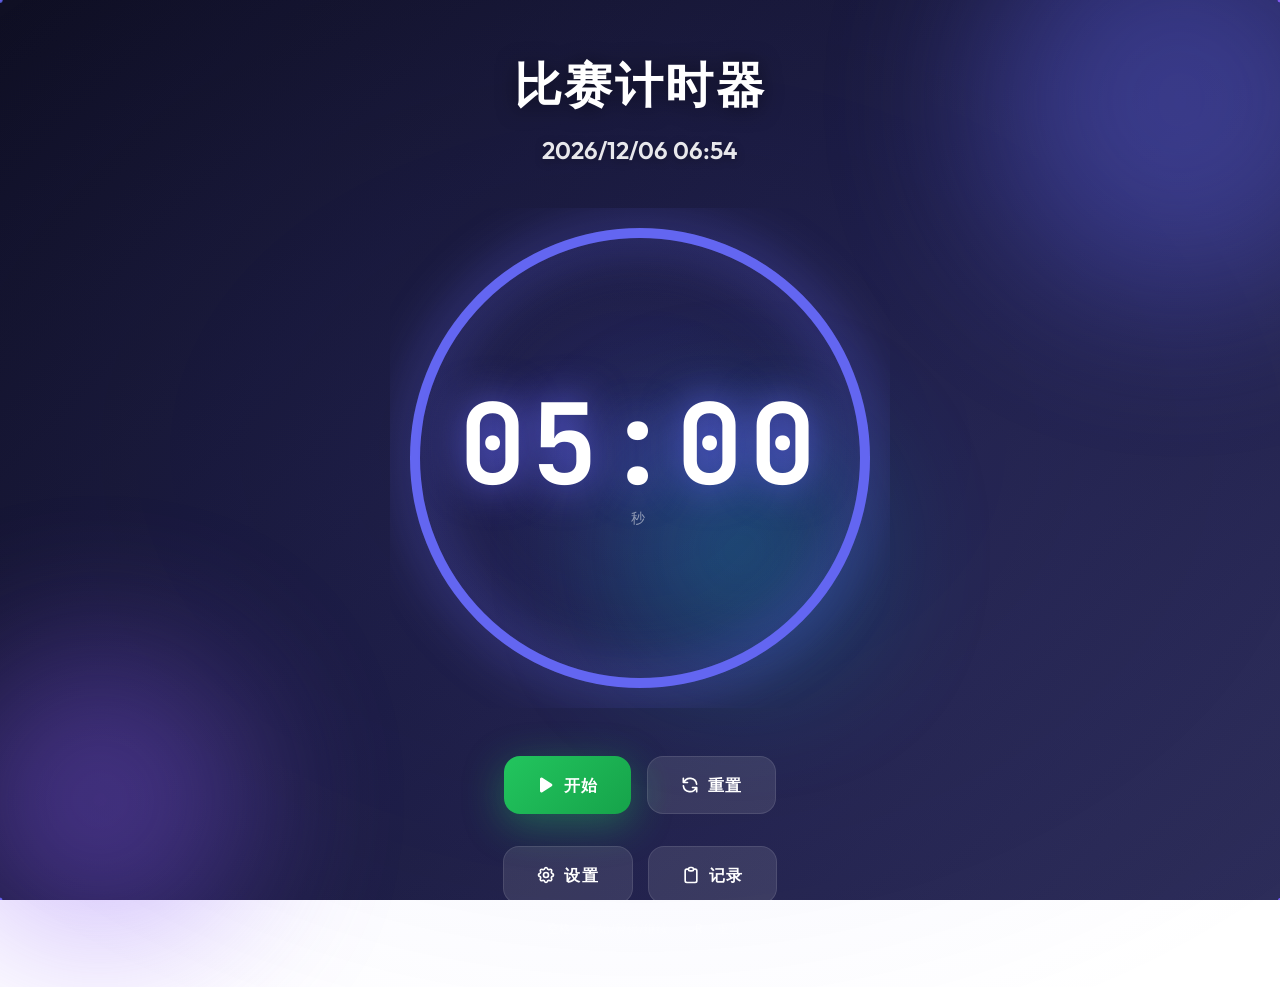
==== commit 7b0f20c2: "feat(web): add match background and background music support 新增比赛模式相关功能： 1. 添加上传比赛背景图片和背景音乐的表单控件 2. " ====
--- a/web/index.html
+++ b/web/index.html
@@ -1460,6 +1460,40 @@
                         <button class="panel-close" onclick="removeSoundAlert()">
                             <svg width="16" height="16" fill="none" stroke="currentColor" viewBox="0 0 24 24"><path stroke-linecap="round" stroke-linejoin="round" stroke-width="2" d="M6 18L18 6M6 6l12 12"/></svg>
                         </button>
+                    </div>
+                </div>
+
+                <div class="form-group">
+                    <label class="form-label">比赛背景图片</label>
+                    <div class="file-upload" id="matchBgUpload">
+                        <input type="file" id="matchBgImageInput" accept="image/*" onchange="handleMatchBgImageUpload(event)">
+                        <svg class="file-upload-icon" fill="none" stroke="currentColor" viewBox="0 0 24 24"><path stroke-linecap="round" stroke-linejoin="round" stroke-width="2" d="M4 16l4.586-4.586a2 2 0 012.828 0L16 16m-2-2l1.586-1.586a2 2 0 012.828 0L20 14m-6-6h.01M6 20h12a2 2 0 002-2V6a2 2 0 00-2-2H6a2 2 0 00-2 2v12a2 2 0 002 2z"/></svg>
+                        <span class="file-upload-text">点击或拖拽上传比赛背景</span>
+                    </div>
+                    <div class="file-preview" id="matchBgImagePreview" style="display: none;">
+                        <img id="matchBgPreviewImg" src="" alt="比赛背景预览">
+                        <button class="file-preview-remove" onclick="removeMatchBgImage()">×</button>
+                    </div>
+                </div>
+
+                <div class="form-group">
+                    <label class="form-label">背景音乐</label>
+                    <div class="file-upload" id="matchMusicUpload">
+                        <input type="file" id="matchMusicInput" accept="audio/*" onchange="handleMatchMusicUpload(event)">
+                        <svg class="file-upload-icon" fill="none" stroke="currentColor" viewBox="0 0 24 24"><path stroke-linecap="round" stroke-linejoin="round" stroke-width="2" d="M9 19V6l12-3v13M9 19c0 1.105-1.343 2-3 2s-3-.895-3-2 1.343-2 3-2 3 .895 3 2zm12-3c0 1.105-1.343 2-3 2s-3-.895-3-2 1.343-2 3-2 3 .895 3 2zM9 10l12-3"/></svg>
+                        <span class="file-upload-text">点击或拖拽上传背景音乐</span>
+                    </div>
+                    <div class="file-preview-audio" id="matchMusicPreview" style="display: none;">
+                        <svg width="20" height="20" fill="currentColor" viewBox="0 0 20 20"><path d="M18 3a1 1 0 00-1.197-.982l-4.5 3.261A1 1 0 0012 6v4a1 1 0 01-1 1H8a1 1 0 01-1-1V6.414a1 1 0 00-.293-.707l-3-3A1 1 0 003 3v10a4 4 0 004 4h7a4 4 0 004-4V9a1 1 0 00-1-1h-.003z"/></svg>
+                        <span style="flex: 1; color: rgba(255,255,255,0.7);" id="matchMusicName">背景音乐</span>
+                        <button class="btn btn-secondary" style="padding: 0.5rem 1rem; font-size: 0.75rem;" onclick="testMatchMusic()">测试</button>
+                        <button class="panel-close" onclick="removeMatchMusic()">
+                            <svg width="16" height="16" fill="none" stroke="currentColor" viewBox="0 0 24 24"><path stroke-linecap="round" stroke-linejoin="round" stroke-width="2" d="M6 18L18 6M6 6l12 12"/></svg>
+                        </button>
+                    </div>
+                    <div class="toggle-group" style="margin-top: 0.5rem;">
+                        <div class="toggle" id="musicLoopToggle" onclick="toggleMusicLoop()"></div>
+                        <label class="form-label" style="margin-bottom: 0;">循环播放</label>
                     </div>
                 </div>
 
@@ -1546,12 +1580,83 @@
 
     <audio id="endSound" preload="auto"></audio>
     <audio id="intervalSound" preload="auto"></audio>
+    <audio id="matchBackgroundMusic" preload="auto" loop></audio>
+
+    <div id="matchModeOverlay" style="display: none; position: fixed; top: 0; left: 0; width: 100vw; height: 100vh; background-size: cover; background-position: center; z-index: 9999;" onmousemove="showOverlayButtons()" onmouseleave="hideOverlayButtons()">
+        <button id="matchMusicBtn" onclick="toggleMatchMusic()" style="position: absolute; bottom: 2rem; right: 2rem; width: 44px; height: 44px; border-radius: 50%; background: rgba(255,255,255,0.5); border: none; cursor: pointer; display: none; align-items: center; justify-content: center; box-shadow: 0 2px 10px rgba(0,0,0,0.2);">
+            <svg id="musicPlayIcon" width="20" height="20" fill="currentColor" viewBox="0 0 20 20"><path d="M6.3 2.841A1.5 1.5 0 004 4.11v11.78a1.5 1.5 0 002.3 1.269l9.344-5.89a1.5 1.5 0 000-2.538L6.3 2.84z"/></svg>
+            <svg id="musicPauseIcon" width="20" height="20" fill="currentColor" viewBox="0 0 20 20" style="display: none;"><path d="M5.75 3a.75.75 0 00-.75.75v12.5c0 .414.336.75.75.75h1.5a.75.75 0 00.75-.75V3.75A.75.75 0 007.25 3h-1.5zM12.75 3a.75.75 0 00-.75.75v12.5c0 .414.336.75.75.75h1.5a.75.75 0 00.75-.75V3.75a.75.75 0 00-.75-.75h-1.5z"/></svg>
+        </button>
+        <button id="matchCloseBtn" onclick="exitMatchMode()" style="position: absolute; top: 1rem; right: 1rem; width: 44px; height: 44px; border-radius: 50%; background: rgba(255,255,255,0.5); border: none; cursor: pointer; display: none; align-items: center; justify-content: center; box-shadow: 0 2px 10px rgba(0,0,0,0.2);">
+            <svg width="18" height="18" fill="none" stroke="currentColor" viewBox="0 0 24 24"><path stroke-linecap="round" stroke-linejoin="round" stroke-width="2" d="M6 18L18 6M6 6l12 12"/></svg>
+        </button>
+    </div>
+
+    <div id="matchModeToggleBtn" onclick="enterMatchMode()" style="display: none; position: fixed; bottom: 1.5rem; right: 1.5rem; width: 50px; height: 50px; border-radius: 50%; background: linear-gradient(135deg, #6366f1, #4f46e5); border: none; cursor: pointer; box-shadow: 0 4px 15px rgba(99, 102, 241, 0.4); z-index: 100; align-items: center; justify-content: center;">
+        <svg width="22" height="22" fill="none" stroke="white" viewBox="0 0 24 24"><path stroke-linecap="round" stroke-linejoin="round" stroke-width="2" d="M4 16l4.586-4.586a2 2 0 012.828 0L16 16m-2-2l1.586-1.586a2 2 0 012.828 0L20 14m-6-6h.01M6 20h12a2 2 0 002-2V6a2 2 0 00-2-2H6a2 2 0 00-2 2v12a2 2 0 002 2z"/></svg>
+    </div>
 
     <script>
         const CONFIG_KEY = 'webtimer_config';
         const RECORDS_KEY = 'webtimer_records';
         const STATE_KEY = 'webtimer_state';
+        const MEDIA_KEY = 'webtimer_media';
         const CIRCUMFERENCE = 2 * Math.PI * 180;
+
+        let db = null;
+        const DB_NAME = 'WebTimerDB';
+        const DB_VERSION = 1;
+        const MEDIA_STORE = 'mediaFiles';
+
+        async function initIndexedDB() {
+            return new Promise((resolve, reject) => {
+                const request = indexedDB.open(DB_NAME, DB_VERSION);
+                request.onerror = () => reject(request.error);
+                request.onsuccess = () => {
+                    db = request.result;
+                    resolve(db);
+                };
+                request.onupgradeneeded = (event) => {
+                    const database = event.target.result;
+                    if (!database.objectStoreNames.contains(MEDIA_STORE)) {
+                        database.createObjectStore(MEDIA_STORE, { keyPath: 'id' });
+                    }
+                };
+            });
+        }
+
+        async function saveMediaToIDB(id, data) {
+            if (!db) await initIndexedDB();
+            return new Promise((resolve, reject) => {
+                const tx = db.transaction(MEDIA_STORE, 'readwrite');
+                const store = tx.objectStore(MEDIA_STORE);
+                const request = store.put({ id, data });
+                request.onsuccess = () => resolve();
+                request.onerror = () => reject(request.error);
+            });
+        }
+
+        async function loadMediaFromIDB(id) {
+            if (!db) await initIndexedDB();
+            return new Promise((resolve, reject) => {
+                const tx = db.transaction(MEDIA_STORE, 'readonly');
+                const store = tx.objectStore(MEDIA_STORE);
+                const request = store.get(id);
+                request.onsuccess = () => resolve(request.result?.data || null);
+                request.onerror = () => reject(request.error);
+            });
+        }
+
+        async function deleteMediaFromIDB(id) {
+            if (!db) await initIndexedDB();
+            return new Promise((resolve, reject) => {
+                const tx = db.transaction(MEDIA_STORE, 'readwrite');
+                const store = tx.objectStore(MEDIA_STORE);
+                const request = store.delete(id);
+                request.onsuccess = () => resolve();
+                request.onerror = () => reject(request.error);
+            });
+        }
 
         let config = {
             eventName: '比赛计时器',
@@ -1559,7 +1664,7 @@
             matchEndTime: '',
             backgroundImage: '',
             backgroundOverlay: 0.5,
-            soundAlert: '时间到2.mp3',
+            soundAlert: '提示音.mp3',
             countdownTime: 300,
             themeColor: '#6366f1',
             themeColorDark: '#4f46e5',
@@ -1574,6 +1679,56 @@
             }
         };
 
+        let mediaStore = {
+            backgroundImage: '',
+            soundAlert: '',
+            timePointSounds: {},
+            matchBackgroundImage: '',
+            matchBackgroundMusic: ''
+        };
+
+        async function loadMedia() {
+            await initIndexedDB();
+            const saved = localStorage.getItem(MEDIA_KEY);
+            if (saved) {
+                try {
+                    mediaStore = JSON.parse(saved);
+                } catch (e) {}
+            }
+            try {
+                const bgImage = await loadMediaFromIDB('matchBackgroundImage');
+                if (bgImage) mediaStore.matchBackgroundImage = bgImage;
+                const bgMusic = await loadMediaFromIDB('matchBackgroundMusic');
+                if (bgMusic) mediaStore.matchBackgroundMusic = bgMusic;
+            } catch (e) {}
+        }
+
+        function clearCorruptedData() {
+            try {
+                const testKey = '__test__';
+                localStorage.setItem(testKey, '1');
+                localStorage.removeItem(testKey);
+            } catch (e) {
+                localStorage.clear();
+            }
+        }
+
+        async function saveMedia() {
+            localStorage.setItem(MEDIA_KEY, JSON.stringify({
+                backgroundImage: mediaStore.backgroundImage,
+                soundAlert: mediaStore.soundAlert,
+                timePointSounds: mediaStore.timePointSounds,
+                matchBackgroundImage: '',
+                matchBackgroundMusic: ''
+            }));
+            if (mediaStore.matchBackgroundImage) {
+                await saveMediaToIDB('matchBackgroundImage', mediaStore.matchBackgroundImage);
+            }
+            if (mediaStore.matchBackgroundMusic) {
+                await saveMediaToIDB('matchBackgroundMusic', mediaStore.matchBackgroundMusic);
+            }
+        }
+
         let timerState = {
             status: 'idle',
             remainingTime: 0,
@@ -1586,17 +1741,55 @@
 
         let currentRecordId = null;
 
-        function loadConfig() {
+        async function loadConfig() {
+            await loadMedia();
             const saved = localStorage.getItem(CONFIG_KEY);
             if (saved) {
                 config = { ...config, ...JSON.parse(saved) };
             }
+            if (mediaStore.backgroundImage) {
+                config.backgroundImage = mediaStore.backgroundImage;
+            }
+            if (mediaStore.soundAlert) {
+                config.soundAlert = mediaStore.soundAlert;
+            }
+            if (mediaStore.timePointSounds) {
+                config.intervalAlert.timePointSounds = mediaStore.timePointSounds;
+            }
             applyConfig();
-        }
-
-        function saveConfig() {
-            config.updatedAt = new Date().toISOString();
-            localStorage.setItem(CONFIG_KEY, JSON.stringify(config));
+            updateMatchModeUI();
+        }
+
+        async function saveConfig() {
+            const mediaData = {
+                backgroundImage: config.backgroundImage || '',
+                soundAlert: config.soundAlert || '',
+                timePointSounds: config.intervalAlert.timePointSounds || {},
+                matchBackgroundImage: mediaStore.matchBackgroundImage || '',
+                matchBackgroundMusic: mediaStore.matchBackgroundMusic || ''
+            };
+
+            const configToSave = {
+                ...config,
+                backgroundImage: undefined,
+                soundAlert: undefined,
+                intervalAlert: {
+                    ...config.intervalAlert,
+                    timePointSounds: {}
+                }
+            };
+            delete configToSave.backgroundImage;
+            delete configToSave.soundAlert;
+            configToSave.updatedAt = new Date().toISOString();
+
+            try {
+                localStorage.setItem(CONFIG_KEY, JSON.stringify(configToSave));
+            } catch (e) {
+                console.warn('Config too large, reducing quality...');
+            }
+
+            mediaStore = mediaData;
+            await saveMedia();
         }
 
         function saveState() {
@@ -1805,6 +1998,140 @@
             saveConfig();
             applyConfig();
             document.getElementById('bgImageInput').value = '';
+        }
+
+        function handleMatchBgImageUpload(event) {
+            const file = event.target.files[0];
+            if (!file) return;
+            const reader = new FileReader();
+            reader.onload = async (e) => {
+                mediaStore.matchBackgroundImage = e.target.result;
+                await saveMedia();
+                updateMatchBgPreview(e.target.result);
+            };
+            reader.readAsDataURL(file);
+        }
+
+        async function removeMatchBgImage() {
+            mediaStore.matchBackgroundImage = '';
+            await saveMedia();
+            await deleteMediaFromIDB('matchBackgroundImage');
+            document.getElementById('matchBgImageInput').value = '';
+            document.getElementById('matchBgImagePreview').style.display = 'none';
+            document.getElementById('matchBgUpload').style.display = 'block';
+            updateMatchModeUI();
+        }
+
+        function updateMatchBgPreview(src) {
+            document.getElementById('matchBgPreviewImg').src = src;
+            document.getElementById('matchBgImagePreview').style.display = 'flex';
+            document.getElementById('matchBgUpload').style.display = 'none';
+        }
+
+        function handleMatchMusicUpload(event) {
+            const file = event.target.files[0];
+            if (!file) return;
+            const reader = new FileReader();
+            reader.onload = async (e) => {
+                mediaStore.matchBackgroundMusic = e.target.result;
+                await saveMedia();
+                updateMatchMusicPreview(file.name);
+            };
+            reader.readAsDataURL(file);
+        }
+
+        async function removeMatchMusic() {
+            mediaStore.matchBackgroundMusic = '';
+            await saveMedia();
+            await deleteMediaFromIDB('matchBackgroundMusic');
+            document.getElementById('matchMusicInput').value = '';
+            document.getElementById('matchMusicPreview').style.display = 'none';
+            document.getElementById('matchMusicUpload').style.display = 'block';
+            updateMatchModeUI();
+        }
+
+        function updateMatchMusicPreview(name) {
+            document.getElementById('matchMusicName').textContent = name;
+            document.getElementById('matchMusicPreview').style.display = 'flex';
+            document.getElementById('matchMusicUpload').style.display = 'none';
+        }
+
+        function testMatchMusic() {
+            const audio = document.getElementById('matchBackgroundMusic');
+            audio.src = mediaStore.matchBackgroundMusic;
+            audio.currentTime = 0;
+            audio.play().catch(() => {});
+        }
+
+        async function toggleMusicLoop() {
+            const toggle = document.getElementById('musicLoopToggle');
+            toggle.classList.toggle('active');
+            const audio = document.getElementById('matchBackgroundMusic');
+            audio.loop = toggle.classList.contains('active');
+            await saveConfig();
+        }
+
+        function updateMatchModeUI() {
+            const hasBg = mediaStore.matchBackgroundImage;
+            const hasMusic = mediaStore.matchBackgroundMusic;
+            document.getElementById('matchModeToggleBtn').style.display = hasBg ? 'flex' : 'none';
+
+            if (hasMusic) {
+                document.getElementById('matchBackgroundMusic').loop = document.getElementById('musicLoopToggle').classList.contains('active');
+            }
+        }
+
+        function enterMatchMode() {
+            const overlay = document.getElementById('matchModeOverlay');
+            overlay.style.backgroundImage = `url(${mediaStore.matchBackgroundImage})`;
+            overlay.style.display = 'block';
+            document.getElementById('matchMusicBtn').style.display = mediaStore.matchBackgroundMusic ? 'flex' : 'none';
+            const audio = document.getElementById('matchBackgroundMusic');
+            if (mediaStore.matchBackgroundMusic) {
+                audio.src = mediaStore.matchBackgroundMusic;
+            }
+        }
+
+        function showOverlayButtons() {
+            document.getElementById('matchMusicBtn').style.display = mediaStore.matchBackgroundMusic ? 'flex' : 'none';
+            document.getElementById('matchCloseBtn').style.display = 'flex';
+        }
+
+        function hideOverlayButtons() {
+            document.getElementById('matchMusicBtn').style.display = 'none';
+            document.getElementById('matchCloseBtn').style.display = 'none';
+        }
+
+        function exitMatchMode() {
+            document.getElementById('matchModeOverlay').style.display = 'none';
+            const audio = document.getElementById('matchBackgroundMusic');
+            audio.pause();
+            audio.currentTime = 0;
+            updateMusicBtnUI(false);
+        }
+
+        function toggleMatchMusic() {
+            const audio = document.getElementById('matchBackgroundMusic');
+            if (!audio.src || audio.src === window.location.href || audio.src === '') {
+                if (mediaStore.matchBackgroundMusic) {
+                    audio.src = mediaStore.matchBackgroundMusic;
+                } else {
+                    return;
+                }
+            }
+
+            if (audio.paused) {
+                audio.play().catch(() => {});
+                updateMusicBtnUI(true);
+            } else {
+                audio.pause();
+                updateMusicBtnUI(false);
+            }
+        }
+
+        function updateMusicBtnUI(isPlaying) {
+            document.getElementById('musicPlayIcon').style.display = isPlaying ? 'none' : 'block';
+            document.getElementById('musicPauseIcon').style.display = isPlaying ? 'block' : 'none';
         }
 
         function updateBgOverlay(value) {
@@ -2537,8 +2864,9 @@
             localStorage.setItem(RECORDS_KEY, JSON.stringify(records));
         }
 
-        document.addEventListener('DOMContentLoaded', () => {
-            loadConfig();
+        document.addEventListener('DOMContentLoaded', async () => {
+            clearCorruptedData();
+            await loadConfig();
             const hasRestoredState = loadState();
             if (hasRestoredState) {
                 restoreTimerState();
@@ -2689,6 +3017,11 @@
             } else if (e.code === 'KeyR') {
                 e.preventDefault();
                 resetTimer();
+            } else if (e.code === 'KeyP') {
+                e.preventDefault();
+                if (document.getElementById('matchModeOverlay').style.display === 'block') {
+                    toggleMatchMusic();
+                }
             } else if (e.code === 'Escape') {
                 document.querySelectorAll('.modal-overlay.active').forEach(modal => {
                     modal.classList.remove('active');
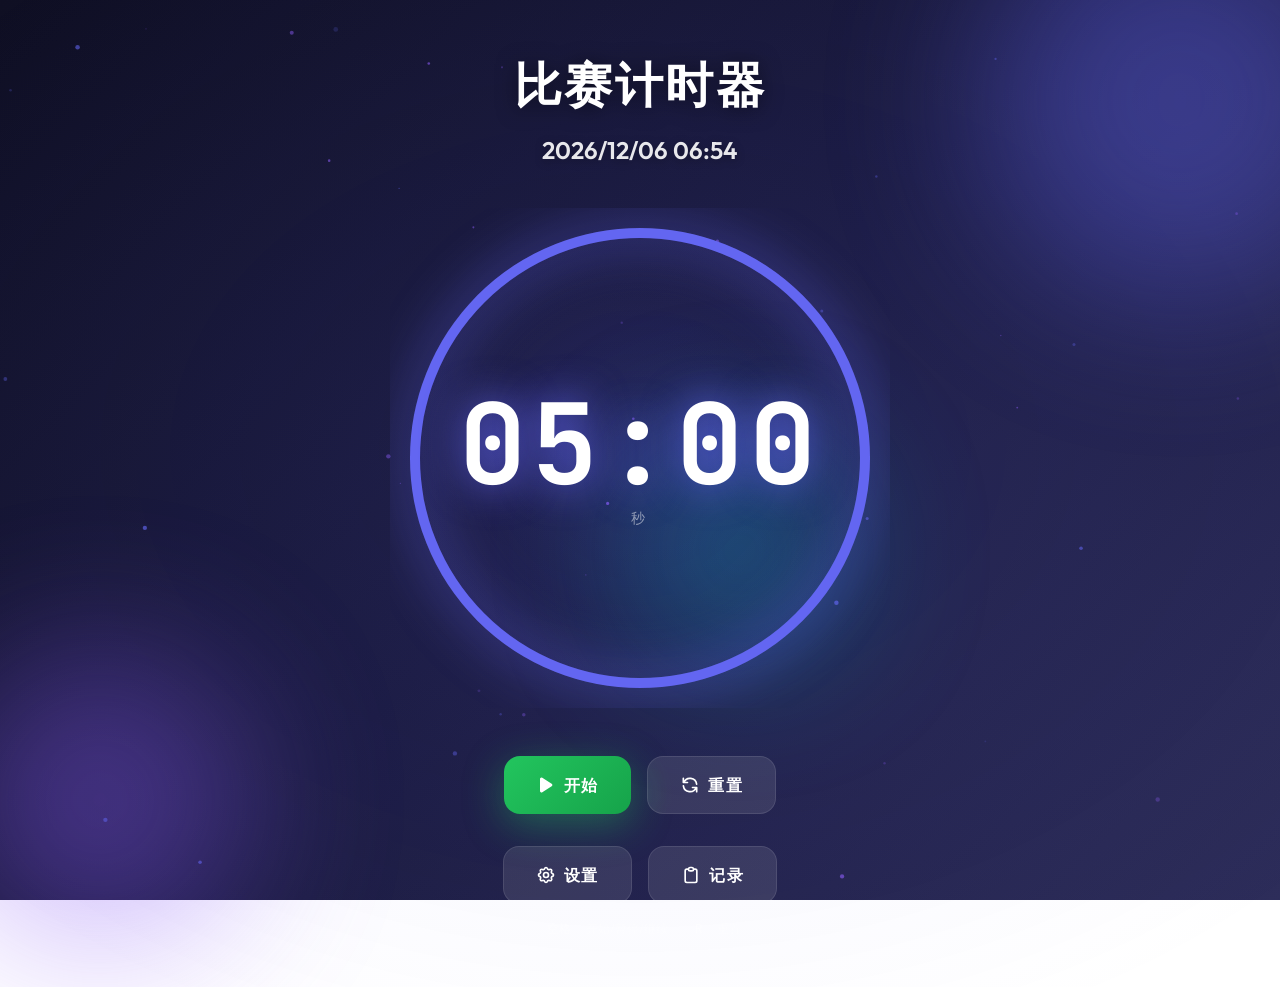
==== commit b988fcb6: "fix(web): 优化对战模式悬浮层的隐藏逻辑 将原来的鼠标移出直接隐藏按钮改为延迟2秒隐藏，鼠标移动时重置隐藏计时器，提升交互体验" ====
--- a/web/index.html
+++ b/web/index.html
@@ -1582,7 +1582,7 @@
     <audio id="intervalSound" preload="auto"></audio>
     <audio id="matchBackgroundMusic" preload="auto" loop></audio>
 
-    <div id="matchModeOverlay" style="display: none; position: fixed; top: 0; left: 0; width: 100vw; height: 100vh; background-size: cover; background-position: center; z-index: 9999;" onmousemove="showOverlayButtons()" onmouseleave="hideOverlayButtons()">
+    <div id="matchModeOverlay" style="display: none; position: fixed; top: 0; left: 0; width: 100vw; height: 100vh; background-size: cover; background-position: center; z-index: 9999;" onmousemove="resetOverlayHideTimer()" onmouseleave="startOverlayHideTimer()">
         <button id="matchMusicBtn" onclick="toggleMatchMusic()" style="position: absolute; bottom: 2rem; right: 2rem; width: 44px; height: 44px; border-radius: 50%; background: rgba(255,255,255,0.5); border: none; cursor: pointer; display: none; align-items: center; justify-content: center; box-shadow: 0 2px 10px rgba(0,0,0,0.2);">
             <svg id="musicPlayIcon" width="20" height="20" fill="currentColor" viewBox="0 0 20 20"><path d="M6.3 2.841A1.5 1.5 0 004 4.11v11.78a1.5 1.5 0 002.3 1.269l9.344-5.89a1.5 1.5 0 000-2.538L6.3 2.84z"/></svg>
             <svg id="musicPauseIcon" width="20" height="20" fill="currentColor" viewBox="0 0 20 20" style="display: none;"><path d="M5.75 3a.75.75 0 00-.75.75v12.5c0 .414.336.75.75.75h1.5a.75.75 0 00.75-.75V3.75A.75.75 0 007.25 3h-1.5zM12.75 3a.75.75 0 00-.75.75v12.5c0 .414.336.75.75.75h1.5a.75.75 0 00.75-.75V3.75a.75.75 0 00-.75-.75h-1.5z"/></svg>
@@ -2100,6 +2100,19 @@
         function hideOverlayButtons() {
             document.getElementById('matchMusicBtn').style.display = 'none';
             document.getElementById('matchCloseBtn').style.display = 'none';
+        }
+
+        let overlayHideTimer = null;
+        function startOverlayHideTimer() {
+            overlayHideTimer = setTimeout(hideOverlayButtons, 2000);
+        }
+        function resetOverlayHideTimer() {
+            if (overlayHideTimer) {
+                clearTimeout(overlayHideTimer);
+                overlayHideTimer = null;
+            }
+            showOverlayButtons();
+            startOverlayHideTimer();
         }
 
         function exitMatchMode() {
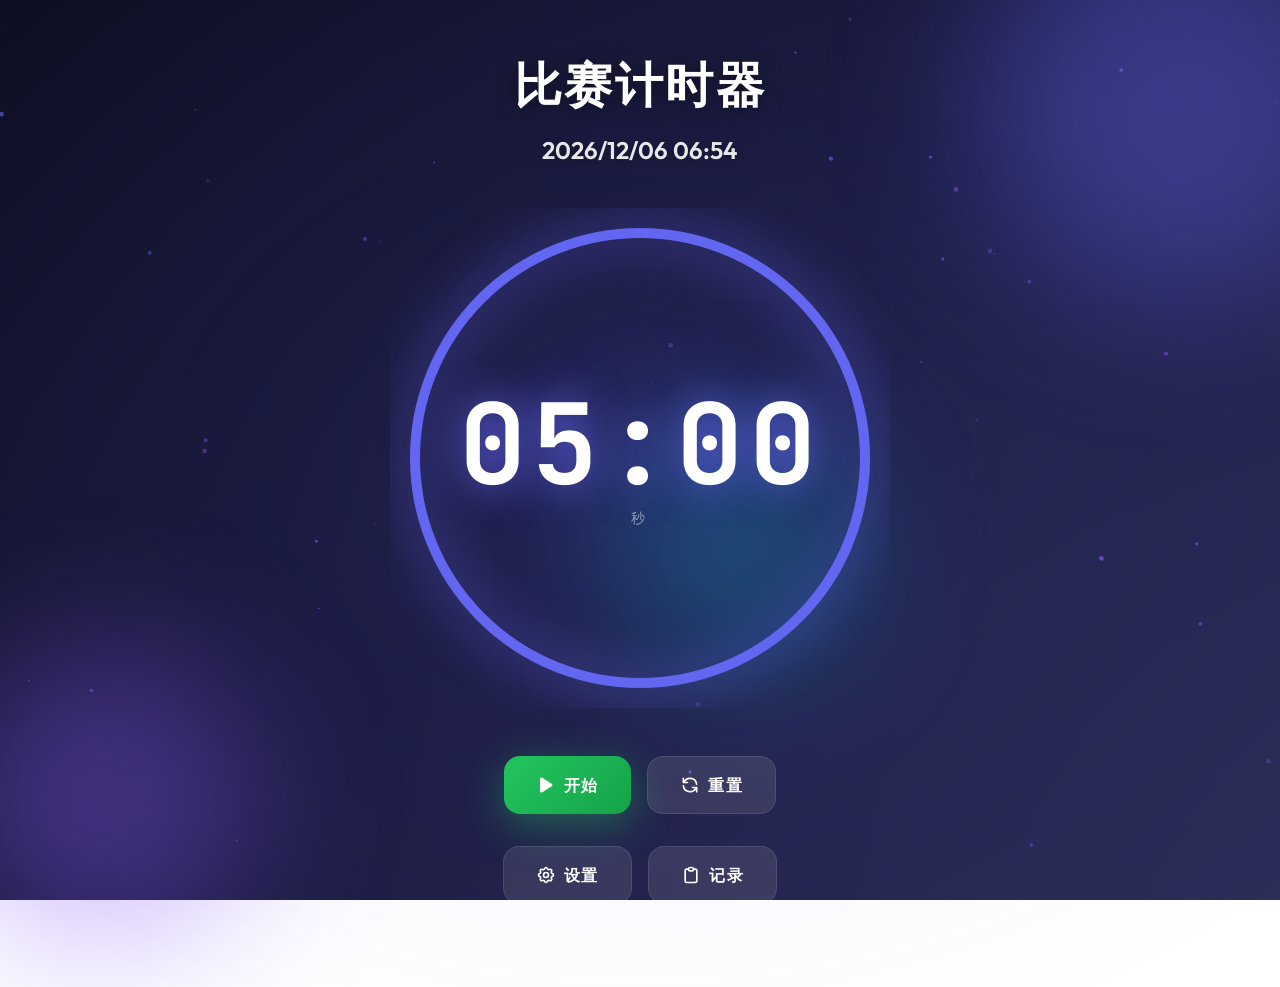
==== commit 2cf54392: "refactor(web): 重构音乐循环逻辑，使用配置统一管理状态 将音乐循环的状态从DOM类名迁移到config配置中，统一读取和更新逻辑， 修复初始化时音乐循环状态不同步的问题，简化后续的状态维" ====
--- a/web/index.html
+++ b/web/index.html
@@ -1669,6 +1669,7 @@
             themeColor: '#6366f1',
             themeColorDark: '#4f46e5',
             displayMode: 'simple',
+            matchMusicLoop: false,
             intervalAlert: {
                 enabled: false,
                 mode: 'interval',
@@ -2066,8 +2067,9 @@
         async function toggleMusicLoop() {
             const toggle = document.getElementById('musicLoopToggle');
             toggle.classList.toggle('active');
+            config.matchMusicLoop = toggle.classList.contains('active');
             const audio = document.getElementById('matchBackgroundMusic');
-            audio.loop = toggle.classList.contains('active');
+            audio.loop = config.matchMusicLoop;
             await saveConfig();
         }
 
@@ -2075,10 +2077,8 @@
             const hasBg = mediaStore.matchBackgroundImage;
             const hasMusic = mediaStore.matchBackgroundMusic;
             document.getElementById('matchModeToggleBtn').style.display = hasBg ? 'flex' : 'none';
-
-            if (hasMusic) {
-                document.getElementById('matchBackgroundMusic').loop = document.getElementById('musicLoopToggle').classList.contains('active');
-            }
+            const toggle = document.getElementById('musicLoopToggle');
+            toggle.classList.toggle('active', config.matchMusicLoop);
         }
 
         function enterMatchMode() {
@@ -2089,6 +2089,7 @@
             const audio = document.getElementById('matchBackgroundMusic');
             if (mediaStore.matchBackgroundMusic) {
                 audio.src = mediaStore.matchBackgroundMusic;
+                audio.loop = config.matchMusicLoop;
             }
         }
 
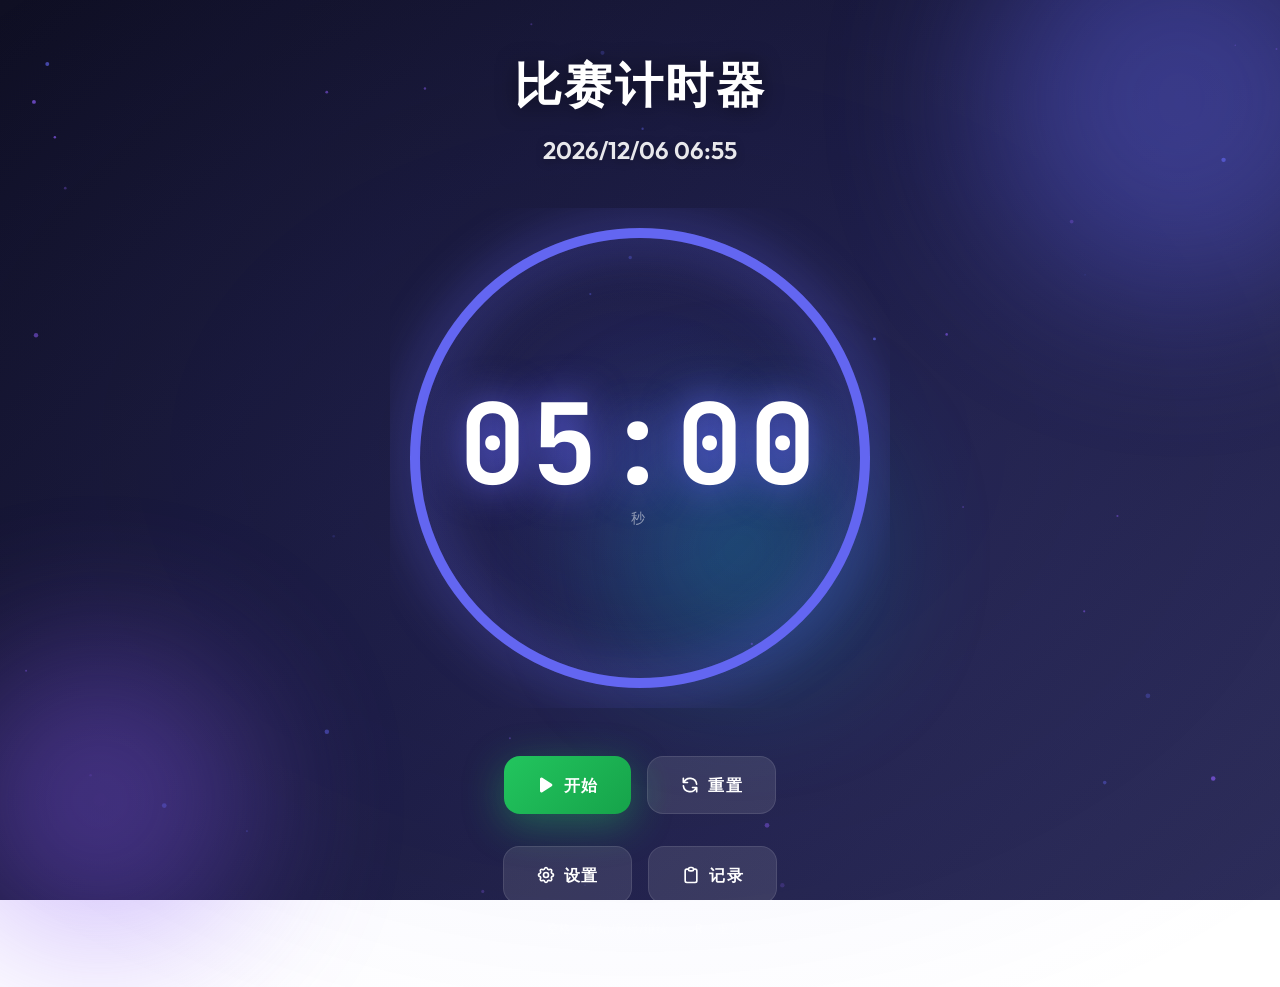
==== commit 2974cc7c: "style(web): 优化页面滚动与匹配模式交互体验 1.  修改根容器溢出样式为纵向滚动并自定义webkit滚动条样式 2.  为匹配模式弹窗添加溢出隐藏，修复弹窗内滚动问题 3.  新增S键快捷" ====
--- a/web/index.html
+++ b/web/index.html
@@ -26,10 +26,28 @@
             min-height: 100vh;
             background: linear-gradient(135deg, var(--bg-gradient-1) 0%, var(--bg-gradient-2) 50%, var(--bg-gradient-3) 100%);
             background-attachment: fixed;
-            overflow-x: hidden;
+            overflow-y: auto;
             display: flex;
             align-items: center;
             justify-content: center;
+        }
+
+        ::-webkit-scrollbar {
+            width: 6px;
+            height: 6px;
+        }
+
+        ::-webkit-scrollbar-track {
+            background: transparent;
+        }
+
+        ::-webkit-scrollbar-thumb {
+            background: rgba(255, 255, 255, 0.3);
+            border-radius: 3px;
+        }
+
+        ::-webkit-scrollbar-thumb:hover {
+            background: rgba(255, 255, 255, 0.5);
         }
 
         .bg-mesh {
@@ -1582,7 +1600,7 @@
     <audio id="intervalSound" preload="auto"></audio>
     <audio id="matchBackgroundMusic" preload="auto" loop></audio>
 
-    <div id="matchModeOverlay" style="display: none; position: fixed; top: 0; left: 0; width: 100vw; height: 100vh; background-size: cover; background-position: center; z-index: 9999;" onmousemove="resetOverlayHideTimer()" onmouseleave="startOverlayHideTimer()">
+    <div id="matchModeOverlay" style="display: none; position: fixed; top: 0; left: 0; width: 100vw; height: 100vh; background-size: cover; background-position: center; z-index: 9999; overflow: hidden;" onmousemove="resetOverlayHideTimer()" onmouseleave="startOverlayHideTimer()">
         <button id="matchMusicBtn" onclick="toggleMatchMusic()" style="position: absolute; bottom: 2rem; right: 2rem; width: 44px; height: 44px; border-radius: 50%; background: rgba(255,255,255,0.5); border: none; cursor: pointer; display: none; align-items: center; justify-content: center; box-shadow: 0 2px 10px rgba(0,0,0,0.2);">
             <svg id="musicPlayIcon" width="20" height="20" fill="currentColor" viewBox="0 0 20 20"><path d="M6.3 2.841A1.5 1.5 0 004 4.11v11.78a1.5 1.5 0 002.3 1.269l9.344-5.89a1.5 1.5 0 000-2.538L6.3 2.84z"/></svg>
             <svg id="musicPauseIcon" width="20" height="20" fill="currentColor" viewBox="0 0 20 20" style="display: none;"><path d="M5.75 3a.75.75 0 00-.75.75v12.5c0 .414.336.75.75.75h1.5a.75.75 0 00.75-.75V3.75A.75.75 0 007.25 3h-1.5zM12.75 3a.75.75 0 00-.75.75v12.5c0 .414.336.75.75.75h1.5a.75.75 0 00.75-.75V3.75a.75.75 0 00-.75-.75h-1.5z"/></svg>
@@ -2085,12 +2103,14 @@
             const overlay = document.getElementById('matchModeOverlay');
             overlay.style.backgroundImage = `url(${mediaStore.matchBackgroundImage})`;
             overlay.style.display = 'block';
+            document.body.style.overflow = 'hidden';
             document.getElementById('matchMusicBtn').style.display = mediaStore.matchBackgroundMusic ? 'flex' : 'none';
             const audio = document.getElementById('matchBackgroundMusic');
             if (mediaStore.matchBackgroundMusic) {
                 audio.src = mediaStore.matchBackgroundMusic;
                 audio.loop = config.matchMusicLoop;
             }
+            resetOverlayHideTimer();
         }
 
         function showOverlayButtons() {
@@ -2118,6 +2138,11 @@
 
         function exitMatchMode() {
             document.getElementById('matchModeOverlay').style.display = 'none';
+            document.body.style.overflow = '';
+            if (overlayHideTimer) {
+                clearTimeout(overlayHideTimer);
+                overlayHideTimer = null;
+            }
             const audio = document.getElementById('matchBackgroundMusic');
             audio.pause();
             audio.currentTime = 0;
@@ -3036,6 +3061,13 @@
                 if (document.getElementById('matchModeOverlay').style.display === 'block') {
                     toggleMatchMusic();
                 }
+            } else if (e.code === 'KeyS') {
+                e.preventDefault();
+                if (document.getElementById('matchModeOverlay').style.display === 'block') {
+                    exitMatchMode();
+                } else if (mediaStore.matchBackgroundImage) {
+                    enterMatchMode();
+                }
             } else if (e.code === 'Escape') {
                 document.querySelectorAll('.modal-overlay.active').forEach(modal => {
                     modal.classList.remove('active');
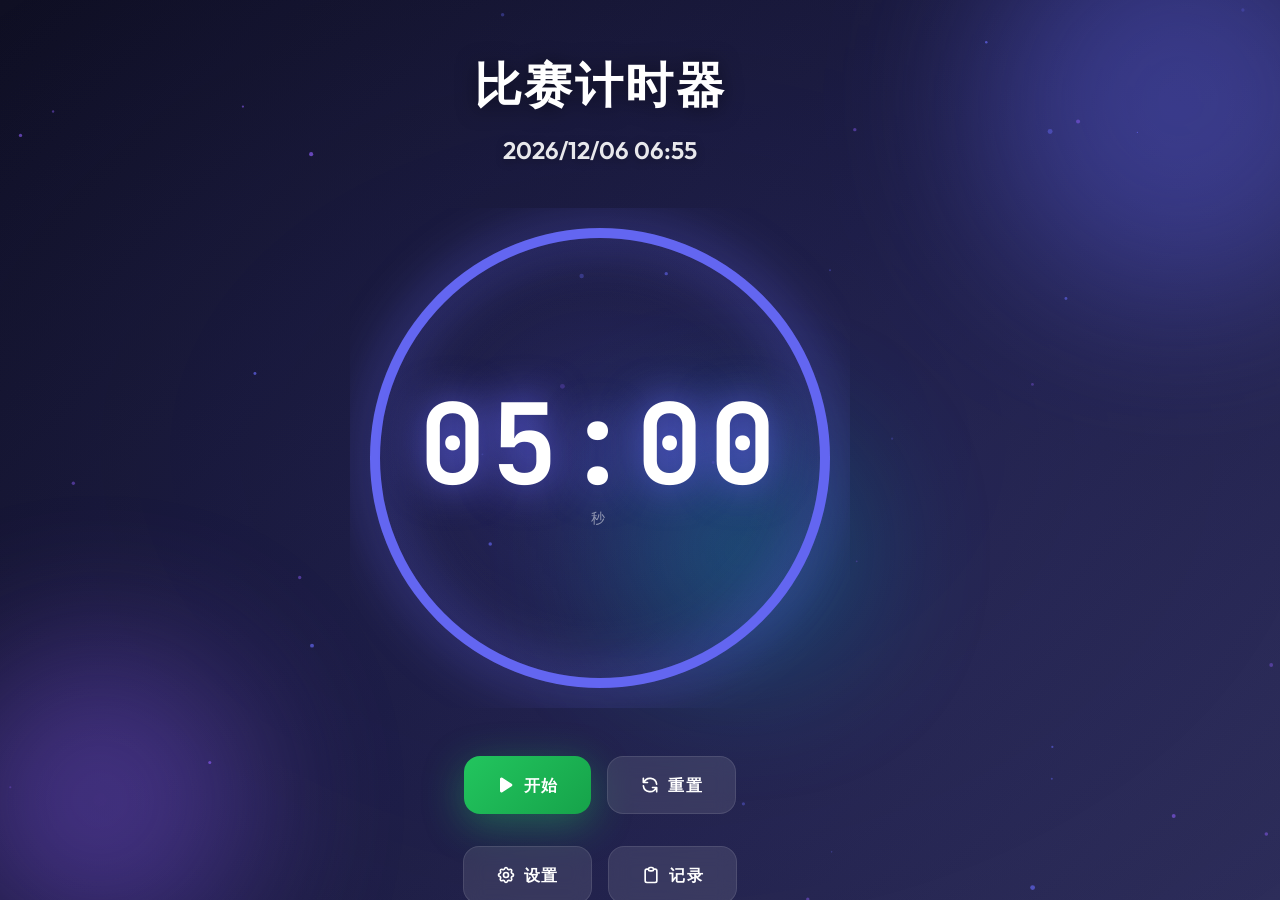
==== commit 29ff5e9a: "feat: 新增分屏导航系统，添加开始页和结束页页面 新增了三个全屏页面的切换逻辑：比赛开始页、计时主页面、比赛结束页，支持左右箭头按键和导航按钮切换页面，同时为两个子页面添加了自定义背景和背景音乐的" ====
--- a/web/index.html
+++ b/web/index.html
@@ -1212,6 +1212,54 @@
             0%, 100% { opacity: 1; }
             50% { opacity: 0.6; }
         }
+
+        .screen {
+            position: fixed;
+            top: 0;
+            left: 0;
+            width: 100vw;
+            height: 100vh;
+            display: none;
+            z-index: 10;
+            overflow: hidden;
+        }
+        .screen.active {
+            display: block;
+        }
+        .screen iframe {
+            width: 100%;
+            height: 100%;
+            border: none;
+        }
+
+        .nav-btn {
+            position: absolute;
+            top: 50%;
+            transform: translateY(-50%);
+            width: 60px;
+            height: 60px;
+            border-radius: 50%;
+            background: rgba(255, 255, 255, 0.15);
+            backdrop-filter: blur(10px);
+            border: 1px solid rgba(255, 255, 255, 0.2);
+            color: white;
+            cursor: pointer;
+            display: flex;
+            align-items: center;
+            justify-content: center;
+            opacity: 0;
+            transition: opacity 0.3s, background 0.3s;
+            z-index: 20;
+            font-size: 1.5rem;
+        }
+        .nav-btn:hover {
+            background: rgba(255, 255, 255, 0.3);
+        }
+        .screen:hover .nav-btn {
+            opacity: 1;
+        }
+        .nav-prev { left: 2rem; }
+        .nav-next { right: 2rem; }
     </style>
 </head>
 <body>
@@ -1222,6 +1270,16 @@
     <div class="orb orb-3"></div>
     <div id="clickHint" class="click-hint" style="display: none;">点击页面以启用提示音</div>
 
+    <div class="screen" id="screenStart">
+        <iframe src="screen-start.html" id="iframeStart" frameborder="0"></iframe>
+        <button class="nav-btn nav-next" onclick="goToScreen(2)">
+            <svg width="24" height="24" fill="none" stroke="currentColor" viewBox="0 0 24 24" stroke-width="2">
+                <path stroke-linecap="round" stroke-linejoin="round" d="M9 5l7 7-7 7"/>
+            </svg>
+        </button>
+    </div>
+
+    <div class="screen active" id="screenTimer">
     <div class="simple-layout" id="simpleLayout">
         <div class="container">
             <div class="header-section animate-in">
@@ -1612,6 +1670,27 @@
 
     <div id="matchModeToggleBtn" onclick="enterMatchMode()" style="display: none; position: fixed; bottom: 1.5rem; right: 1.5rem; width: 50px; height: 50px; border-radius: 50%; background: linear-gradient(135deg, #6366f1, #4f46e5); border: none; cursor: pointer; box-shadow: 0 4px 15px rgba(99, 102, 241, 0.4); z-index: 100; align-items: center; justify-content: center;">
         <svg width="22" height="22" fill="none" stroke="white" viewBox="0 0 24 24"><path stroke-linecap="round" stroke-linejoin="round" stroke-width="2" d="M4 16l4.586-4.586a2 2 0 012.828 0L16 16m-2-2l1.586-1.586a2 2 0 012.828 0L20 14m-6-6h.01M6 20h12a2 2 0 002-2V6a2 2 0 00-2-2H6a2 2 0 00-2 2v12a2 2 0 002 2z"/></svg>
+    </div>
+
+        <button class="nav-btn nav-prev" onclick="goToScreen(1)">
+            <svg width="24" height="24" fill="none" stroke="currentColor" viewBox="0 0 24 24" stroke-width="2">
+                <path stroke-linecap="round" stroke-linejoin="round" d="M15 19l-7-7 7-7"/>
+            </svg>
+        </button>
+        <button class="nav-btn nav-next" onclick="goToScreen(3)">
+            <svg width="24" height="24" fill="none" stroke="currentColor" viewBox="0 0 24 24" stroke-width="2">
+                <path stroke-linecap="round" stroke-linejoin="round" d="M9 5l7 7-7 7"/>
+            </svg>
+        </button>
+    </div>
+
+    <div class="screen" id="screenEnd">
+        <iframe src="screen-end.html" id="iframeEnd" frameborder="0"></iframe>
+        <button class="nav-btn nav-prev" onclick="goToScreen(2)">
+            <svg width="24" height="24" fill="none" stroke="currentColor" viewBox="0 0 24 24" stroke-width="2">
+                <path stroke-linecap="round" stroke-linejoin="round" d="M15 19l-7-7 7-7"/>
+            </svg>
+        </button>
     </div>
 
     <script>
@@ -3044,7 +3123,13 @@
 
         document.addEventListener('keydown', (e) => {
             if (e.target.tagName === 'INPUT') return;
-            if (e.code === 'Space') {
+            if (e.code === 'ArrowLeft') {
+                e.preventDefault();
+                goToScreen(currentScreen - 1);
+            } else if (e.code === 'ArrowRight') {
+                e.preventDefault();
+                goToScreen(currentScreen + 1);
+            } else if (e.code === 'Space') {
                 e.preventDefault();
                 if (timerState.status === 'idle') {
                     startTimer();
@@ -3074,6 +3159,32 @@
                 });
             }
         });
+
+        let currentScreen = 2;
+
+        function goToScreen(screenNumber) {
+            if (screenNumber < 1 || screenNumber > 3) return;
+
+            const startIframe = document.getElementById('iframeStart');
+            const endIframe = document.getElementById('iframeEnd');
+            if (startIframe && startIframe.contentWindow) {
+                startIframe.contentWindow.postMessage({ action: 'pauseMusic' }, '*');
+            }
+            if (endIframe && endIframe.contentWindow) {
+                endIframe.contentWindow.postMessage({ action: 'pauseMusic' }, '*');
+            }
+
+            document.querySelectorAll('.screen').forEach(s => s.classList.remove('active'));
+            const targetId = screenNumber === 1 ? 'screenStart' : screenNumber === 2 ? 'screenTimer' : 'screenEnd';
+            document.getElementById(targetId).classList.add('active');
+            currentScreen = screenNumber;
+
+            if (screenNumber === 1 && startIframe && startIframe.contentWindow) {
+                startIframe.contentWindow.postMessage({ action: 'playMusic' }, '*');
+            } else if (screenNumber === 3 && endIframe && endIframe.contentWindow) {
+                endIframe.contentWindow.postMessage({ action: 'playMusic' }, '*');
+            }
+        }
     </script>
     <script>
         (function() {
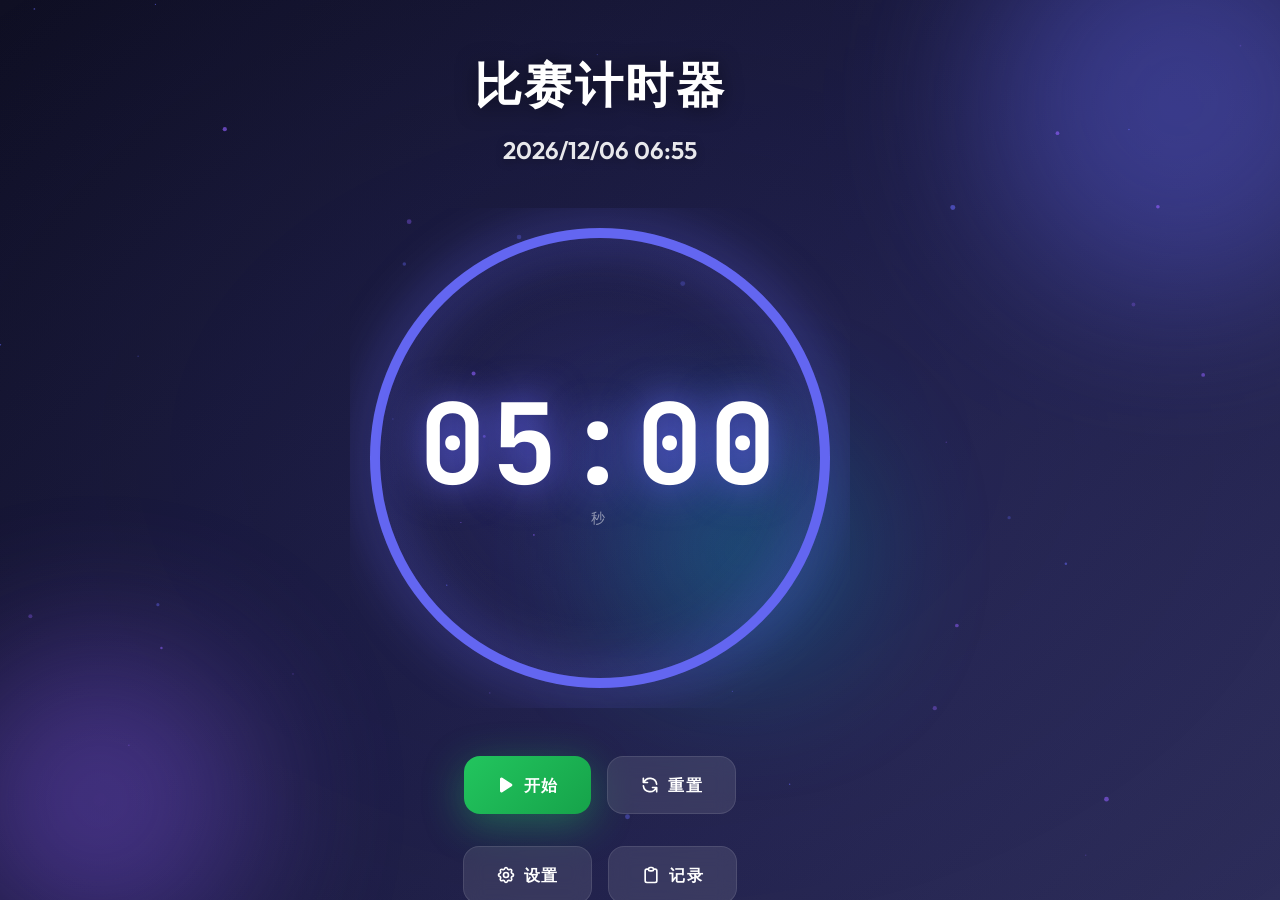
==== commit f1cebd98: "feat: 新增页面背景音乐控制、导航优化与空标题隐藏逻辑 1. 重构导航按钮悬浮样式逻辑，统一交互体验 2. 新增全局快捷键P键切换对应页面背景音乐，适配多屏幕场景 3. 新增跨页面屏幕导航通信，支" ====
--- a/web/index.html
+++ b/web/index.html
@@ -1253,10 +1253,8 @@
             font-size: 1.5rem;
         }
         .nav-btn:hover {
+            opacity: 1;
             background: rgba(255, 255, 255, 0.3);
-        }
-        .screen:hover .nav-btn {
-            opacity: 1;
         }
         .nav-prev { left: 2rem; }
         .nav-next { right: 2rem; }
@@ -2176,6 +2174,14 @@
             document.getElementById('matchModeToggleBtn').style.display = hasBg ? 'flex' : 'none';
             const toggle = document.getElementById('musicLoopToggle');
             toggle.classList.toggle('active', config.matchMusicLoop);
+
+            if (hasMusic) {
+                document.getElementById('matchMusicPreview').style.display = 'flex';
+                document.getElementById('matchMusicUpload').style.display = 'none';
+            } else {
+                document.getElementById('matchMusicPreview').style.display = 'none';
+                document.getElementById('matchMusicUpload').style.display = 'block';
+            }
         }
 
         function enterMatchMode() {
@@ -2585,6 +2591,9 @@
         function toggleSettings() {
             const modal = document.getElementById('settingsModal');
             modal.classList.toggle('active');
+            if (modal.classList.contains('active')) {
+                updateMatchModeUI();
+            }
         }
 
         function toggleRecords() {
@@ -3143,8 +3152,18 @@
                 resetTimer();
             } else if (e.code === 'KeyP') {
                 e.preventDefault();
-                if (document.getElementById('matchModeOverlay').style.display === 'block') {
+                if (currentScreen === 2 && document.getElementById('matchModeOverlay').style.display === 'block') {
                     toggleMatchMusic();
+                } else if (currentScreen === 1) {
+                    const iframe = document.getElementById('iframeStart');
+                    if (iframe && iframe.contentWindow) {
+                        iframe.contentWindow.postMessage({ action: 'toggleMusic' }, '*');
+                    }
+                } else if (currentScreen === 3) {
+                    const iframe = document.getElementById('iframeEnd');
+                    if (iframe && iframe.contentWindow) {
+                        iframe.contentWindow.postMessage({ action: 'toggleMusic' }, '*');
+                    }
                 }
             } else if (e.code === 'KeyS') {
                 e.preventDefault();
@@ -3178,13 +3197,17 @@
             const targetId = screenNumber === 1 ? 'screenStart' : screenNumber === 2 ? 'screenTimer' : 'screenEnd';
             document.getElementById(targetId).classList.add('active');
             currentScreen = screenNumber;
-
-            if (screenNumber === 1 && startIframe && startIframe.contentWindow) {
-                startIframe.contentWindow.postMessage({ action: 'playMusic' }, '*');
-            } else if (screenNumber === 3 && endIframe && endIframe.contentWindow) {
-                endIframe.contentWindow.postMessage({ action: 'playMusic' }, '*');
-            }
-        }
+        }
+
+        window.addEventListener('message', (e) => {
+            if (e.data.type === 'screenNavigation') {
+                if (e.data.code === 'ArrowLeft') {
+                    goToScreen(currentScreen - 1);
+                } else if (e.data.code === 'ArrowRight') {
+                    goToScreen(currentScreen + 1);
+                }
+            }
+        });
     </script>
     <script>
         (function() {
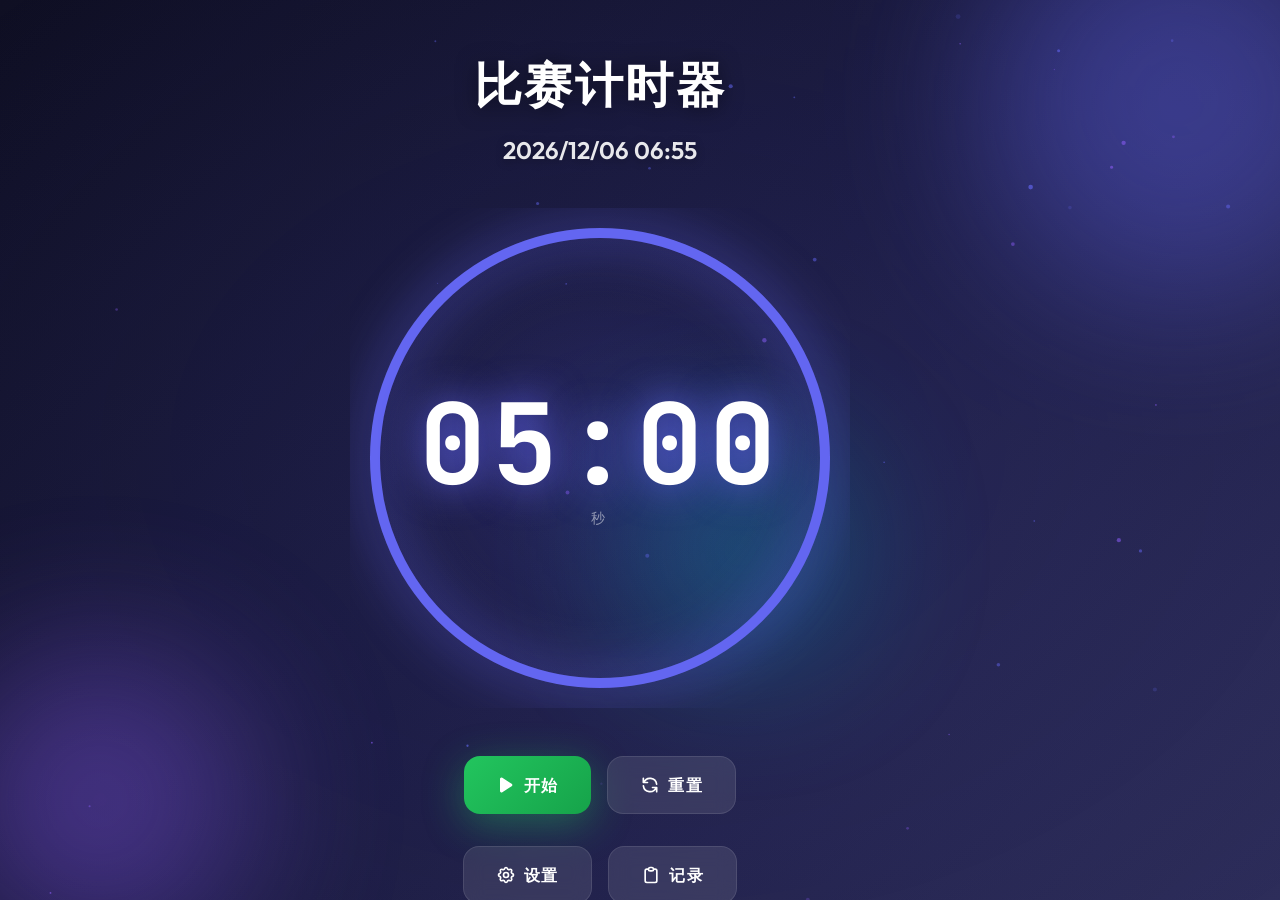
==== commit 90116467: "style: 适配移动端屏幕尺寸，优化移动端UI布局 针对768px以下移动端设备调整导航按钮、设置按钮尺寸与位置，优化设置面板样式与滚动体验" ====
--- a/web/index.html
+++ b/web/index.html
@@ -1258,6 +1258,19 @@
         }
         .nav-prev { left: 2rem; }
         .nav-next { right: 2rem; }
+
+        @media (max-width: 768px) {
+            .nav-btn {
+                width: 44px;
+                height: 44px;
+            }
+            .nav-prev { left: 1rem; }
+            .nav-next { right: 1rem; }
+            .nav-btn svg {
+                width: 18px;
+                height: 18px;
+            }
+        }
     </style>
 </head>
 <body>
